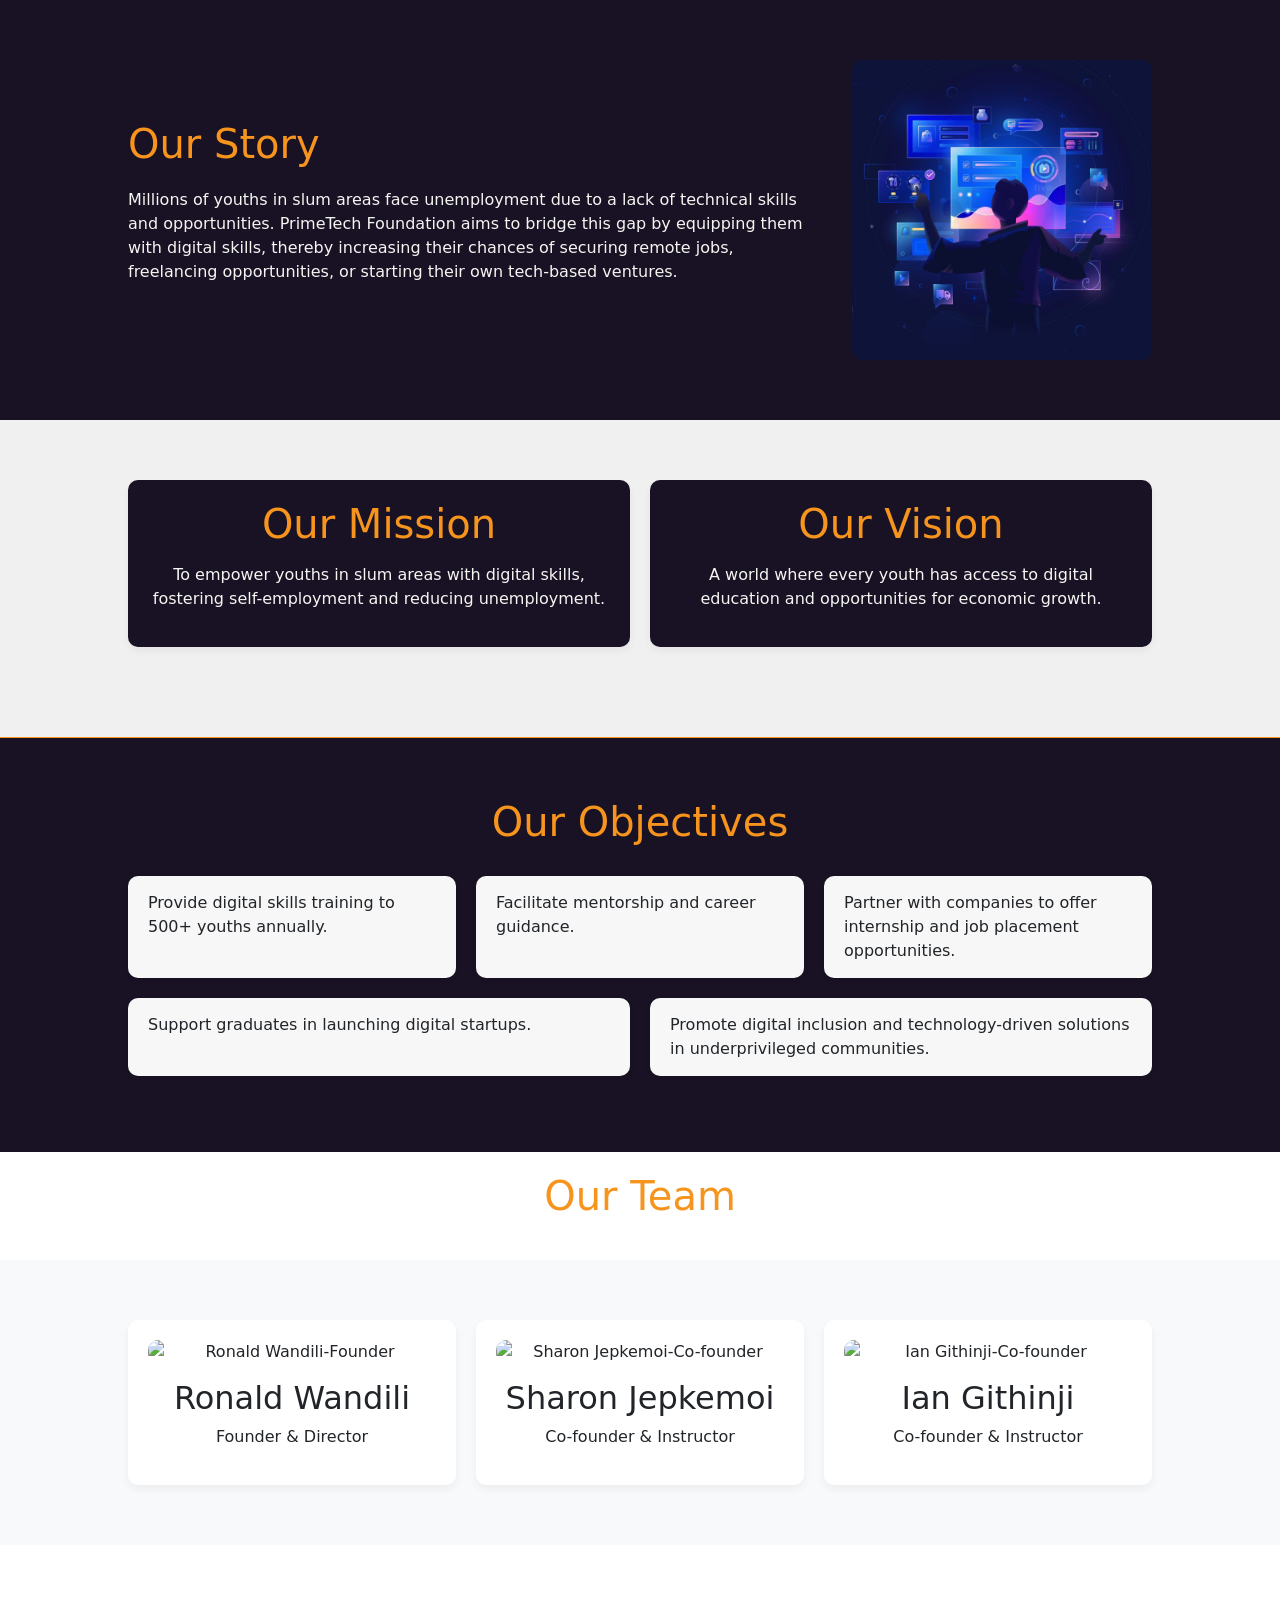
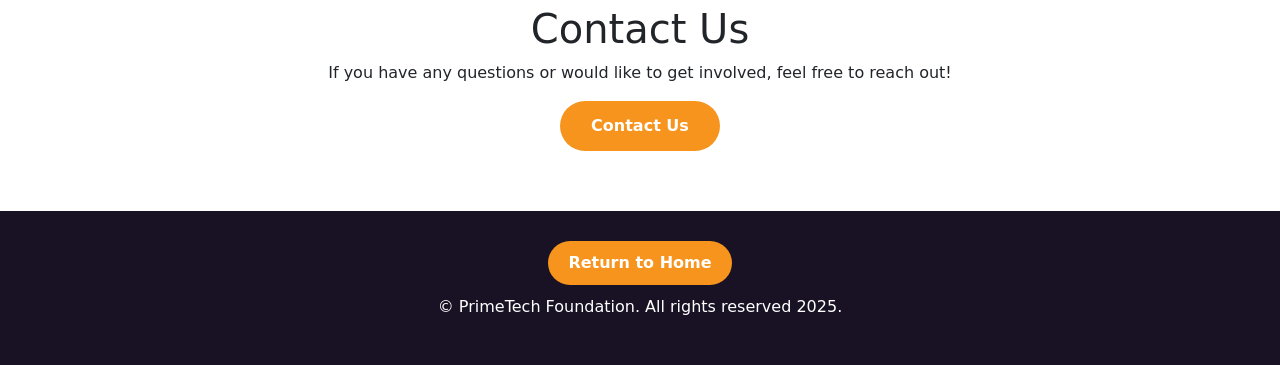
==== about.html @ 0c361900 "initial commit" ====
<!DOCTYPE html>
<html lang="en">
    <head>
        <meta charset="UTF-8">
        <meta name="viewport" content="width=device-width, initial-scale=1.0">
        <title>About Us</title>
        <link rel="stylesheet" href="Stylesforabout.css">
        <link rel="icon" type="image/png" href="Photos/logo New.png">
        <link href="https://cdn.jsdelivr.net/npm/bootstrap@5.3.0/dist/css/bootstrap.min.css" rel="stylesheet">
        <link href="https://cdn.jsdelivr.net/npm/aos@2.3.4/dist/aos.css" rel="stylesheet">
        
    </head>
    <body>
        <div class="our-story-container" data-aos="fade-right">
            <div class="story-text">
                <h1>Our Story</h1>
                <p>Millions of youths in slum areas face unemployment due to a lack of technical skills and opportunities. PrimeTech Foundation aims to bridge this gap by equipping them with digital skills, thereby increasing their chances of securing remote jobs, freelancing opportunities, or starting their own tech-based ventures.</p>
            </div>
            <img src="Photos/our story.jpeg" alt="Our Journey" class="story-image">
        </div>
    
        <div class="mission-vision-container">
            <div class="mission" data-aos="fade-up">
                <h1>Our Mission</h1>
                <p>To empower youths in slum areas with digital skills, fostering self-employment and reducing unemployment.</p>
            </div>
            <div class="vision" data-aos="fade-up" data-aos-delay="200">
                <h1>Our Vision</h1>
                <p>A world where every youth has access to digital education and opportunities for economic growth.</p>
            </div>
        </div>
    
        <div class="objectives-container" data-aos="fade-up">
            <h1>Our Objectives</h1>
            <ol>
                <li data-aos="zoom-in">Provide digital skills training to 500+ youths annually.</li>
                <li data-aos="zoom-in" data-aos-delay="100">Facilitate mentorship and career guidance.</li>
                <li data-aos="zoom-in" data-aos-delay="200">Partner with companies to offer internship and job placement opportunities.</li>
                <li data-aos="zoom-in" data-aos-delay="300">Support graduates in launching digital startups.</li>
                <li data-aos="zoom-in" data-aos-delay="400">Promote digital inclusion and technology-driven solutions in underprivileged communities.</li>
            </ol>
        </div>
        <div class="Heading" data-aos="fade-up">
            <h1>Our Team</h1>
           
        </div>
        <div class="team-container" data-aos="fade-up">
            
            <div class="team-member" data-aos="fade-up" data-aos-delay="100">
                <img src="Photos/team-member1.jpg" alt="Ronald Wandili-Founder">
                <h2>Ronald Wandili</h2>
                <p>Founder & Director</p>
            </div>
            <div class="team-member" data-aos="fade-up" data-aos-delay="200">
                <img src="Photos/team-member2.jpg" alt="Sharon Jepkemoi-Co-founder">
                <h2>Sharon Jepkemoi</h2>
                <p>Co-founder & Instructor</p>
            </div>
            <div class="team-member" data-aos="fade-up" data-aos-delay="300">
                <img src="Photos/team-member3.jpg" alt="Ian Githinji-Co-founder">
                <h2>Ian Githinji</h2>
                <p>Co-founder & Instructor</p>   
            </div>
        </div>
        <div class="contact-container" data-aos="fade-up">
            <h1>Contact Us</h1>
            <p>If you have any questions or would like to get involved, feel free to reach out!</p>
            <a href="contact.html" class="btn btn-orange">Contact Us</a>
        </div>    
    
        <script src="https://code.jquery.com/jquery-3.6.0.min.js"></script>
        <script src="https://cdn.jsdelivr.net/npm/aos@2.3.4/dist/aos.js"></script>
        <script>
            AOS.init({
                duration: 1000,
                once: true
            });
        </script>
    </body>
    <footer class="footer">   
        <a href="Index.html" class="btn-login">Return to Home</a>

            <p>&copy; PrimeTech Foundation. All rights reserved 2025.</p>
    </footer>        
            
       
</html>
---- Stylesforabout.css ----
/* Stylesforabout.css */
body {
    font-family: open sans sans-serif;
    margin: 0;
    padding: 0;
    background-color: #f8f9fa;
    color: #191224;
}

.our-story-container {
    display: flex;
    flex-wrap: wrap;
    justify-content: space-between;
    align-items: center;
    padding: 60px 10%;
    background-color: #191224;
    color: #f5f5f2;
}

.story-text {
    flex: 1;
    padding-right: 40px;
}

.story-text h1 {
    color: #F7941D;
    margin-bottom: 20px;
}

.story-image {
    flex: 1;
    max-width: 300px;
    width: 100%;
    border-radius: 10px;
}

.mission-vision-container {
    display: flex;
    flex-wrap: wrap;
    justify-content: space-around;
    background-color: #f0f0f0;
    padding: 60px 10%;
    gap: 20px;
}

.mission, .vision {
    flex: 1 1 45%; /* Adjust the width as needed */
    margin-bottom: 30px;
    background: #191224;
    padding: 20px;
    border-radius: 10px;
    box-shadow: 0 4px 8px rgba(0,0,0,0.05);
    text-align: center;
    
}   

.mission h1, .vision h1 {
    color: #F7941D;
    margin-bottom: 15px;
}

.mission, .vision{
    color: #f5f5f2;
}
/* Objectives Section */
.objectives-container {
    background-color: #191224;
    padding: 60px 10%;
    border-top: 1px solid #F7941D;
}

.objectives-container h1 {
    text-align: center;
    margin-bottom: 30px;
    color: #F7941D;
}

.objectives-container ol {
    display: flex;
    flex-wrap: wrap;
    gap: 20px;
    list-style: none;
    padding: 0;
    justify-content: center;
}

.objectives-container li {
    background-color: #f7f7f7;
    padding: 15px 20px;
    border-radius: 10px;
    flex: 1 1 300px;
    box-shadow: 0 2px 5px rgba(0,0,0,0.1);
}

  /* Team Section */
.team-container {
    background-color: #f8f9fa;
    padding: 60px 10%;
    text-align: center;
    display: flex; /* Enables flexbox */
    flex-wrap: wrap; /* Allows wrapping to the next row if needed */
    justify-content: space-between; /* Distributes items evenly with space between */
    gap: 20px; /* Adds spacing between team members */
}

.team-member {
    flex: 1 1 calc(33.33% - 20px); /* Ensures each team member takes up 1/3 of the row, minus the gap */
    background: #fff;
    padding: 20px;
    border-radius: 10px;
    box-shadow: 0 4px 8px rgba(0, 0, 0, 0.05);
    display: flex;
    flex-direction: column; /* Stacks content vertically inside each team member */
    align-items: center; /* Centers content horizontally */
    text-align: center; /* Centers text */
}

.team-member img {
    width: 100%;
    border-radius: 10px;
    margin-bottom: 15px;
}
.Heading h1{
    font-size: 2.5rem;
    color: #F7941D;
    margin-bottom: 20px;
    text-align: center;
    padding: 20px;
}
/* Contact Section */

.contact-container {
    padding: 60px 10%;
    text-align: center;
    background-color: #fff;
}

.contact-container .btn-orange {
    background-color: #F7941D;
    color: #fff;
    padding: 12px 30px;
    border-radius: 30px;
    text-decoration: none;
    font-weight: bold;
    transition: background-color 0.3s ease;
}

.contact-container .btn-orange:hover {
    background-color: #e4820f;
}

.team-container h1 {
    color: #F7941D;
    margin-bottom: 30px;
    text-align: center;
}
/* Footer Section */

.footer {
    background-color: #191224;
    color: #fff;
    text-align: center;
    padding: 30px 10%;
}

.footer .btn-login {
    background-color: #F7941D;
    color: white;
    padding: 10px 20px;
    border-radius: 25px;
    text-decoration: none;
    font-weight: bold;
    display: inline-block;
    margin-bottom: 10px;
}

@media (max-width: 768px) {
    .our-story-container, .mission-vision-container {
        flex-direction: column;
    }

    .story-text, .story-image, .mission, .vision {
        padding: 0;
    }

    .story-image {
        margin-top: 20px;
    }
}
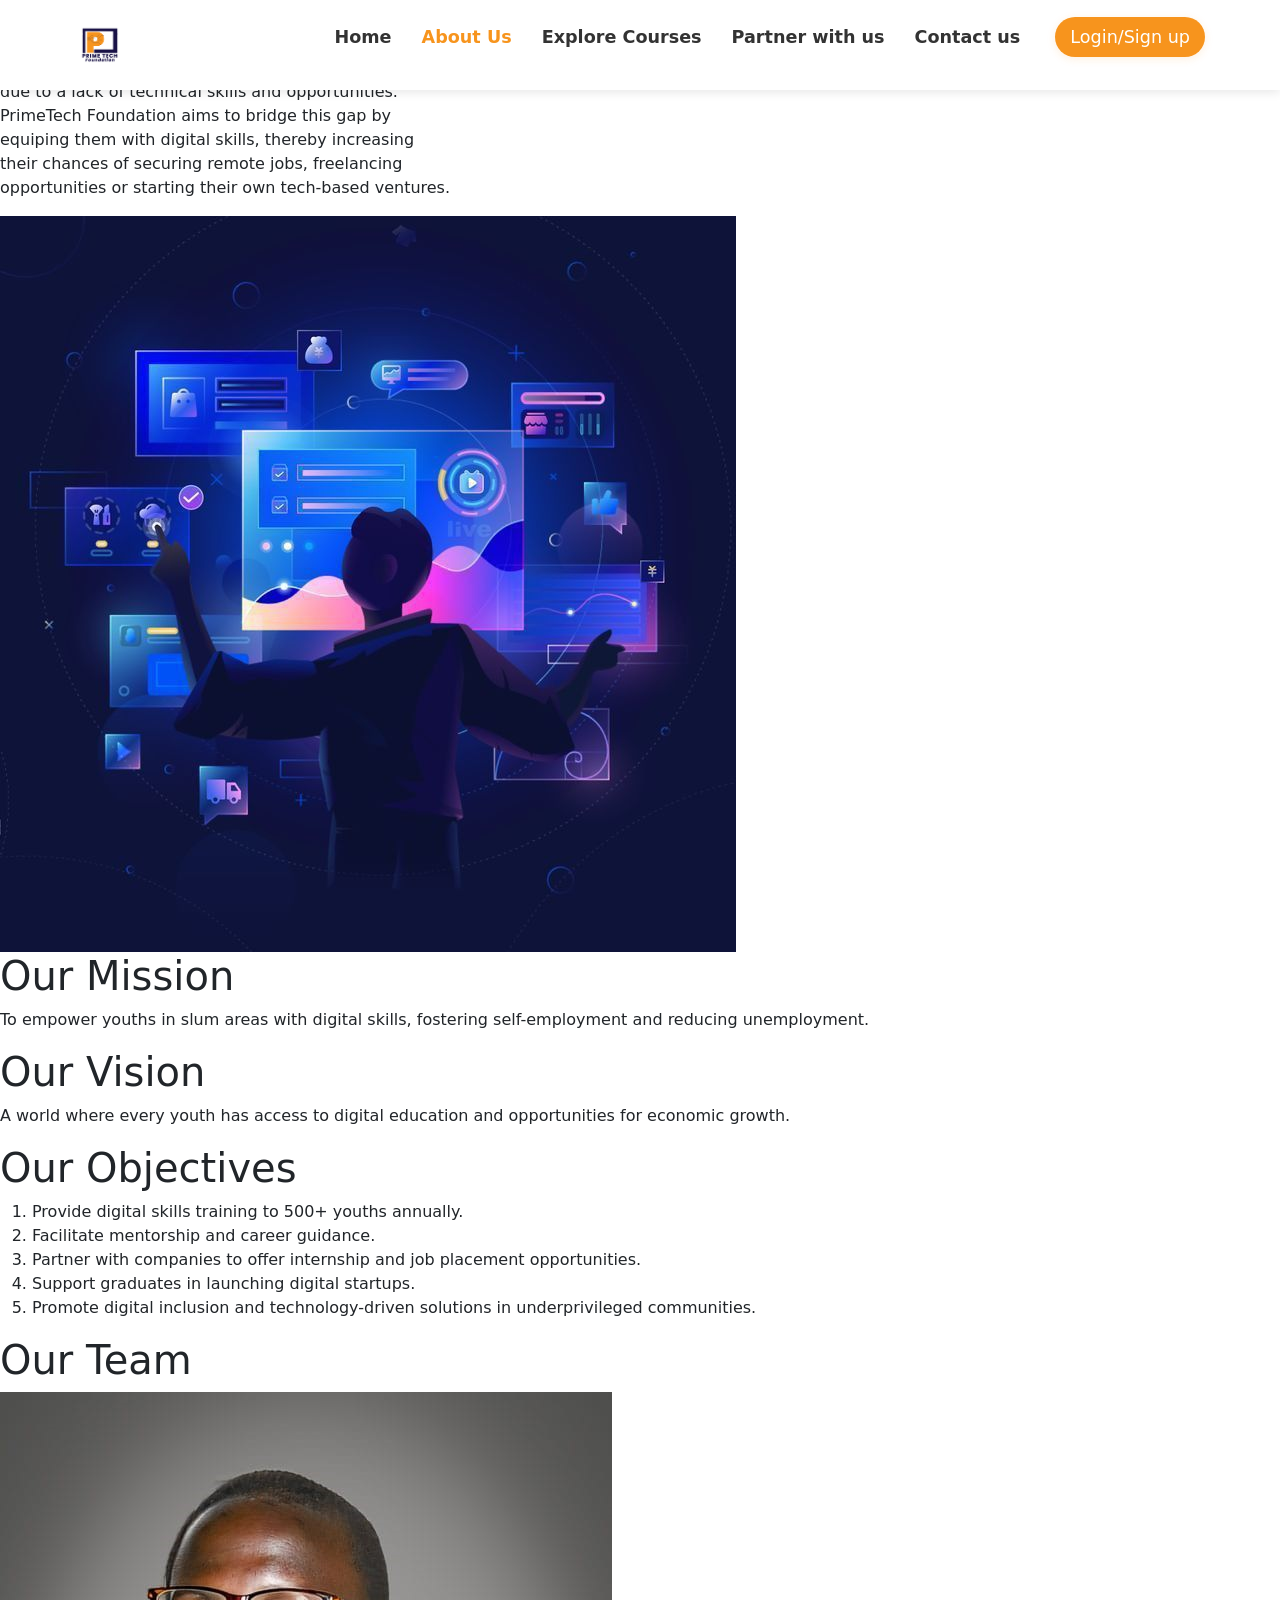
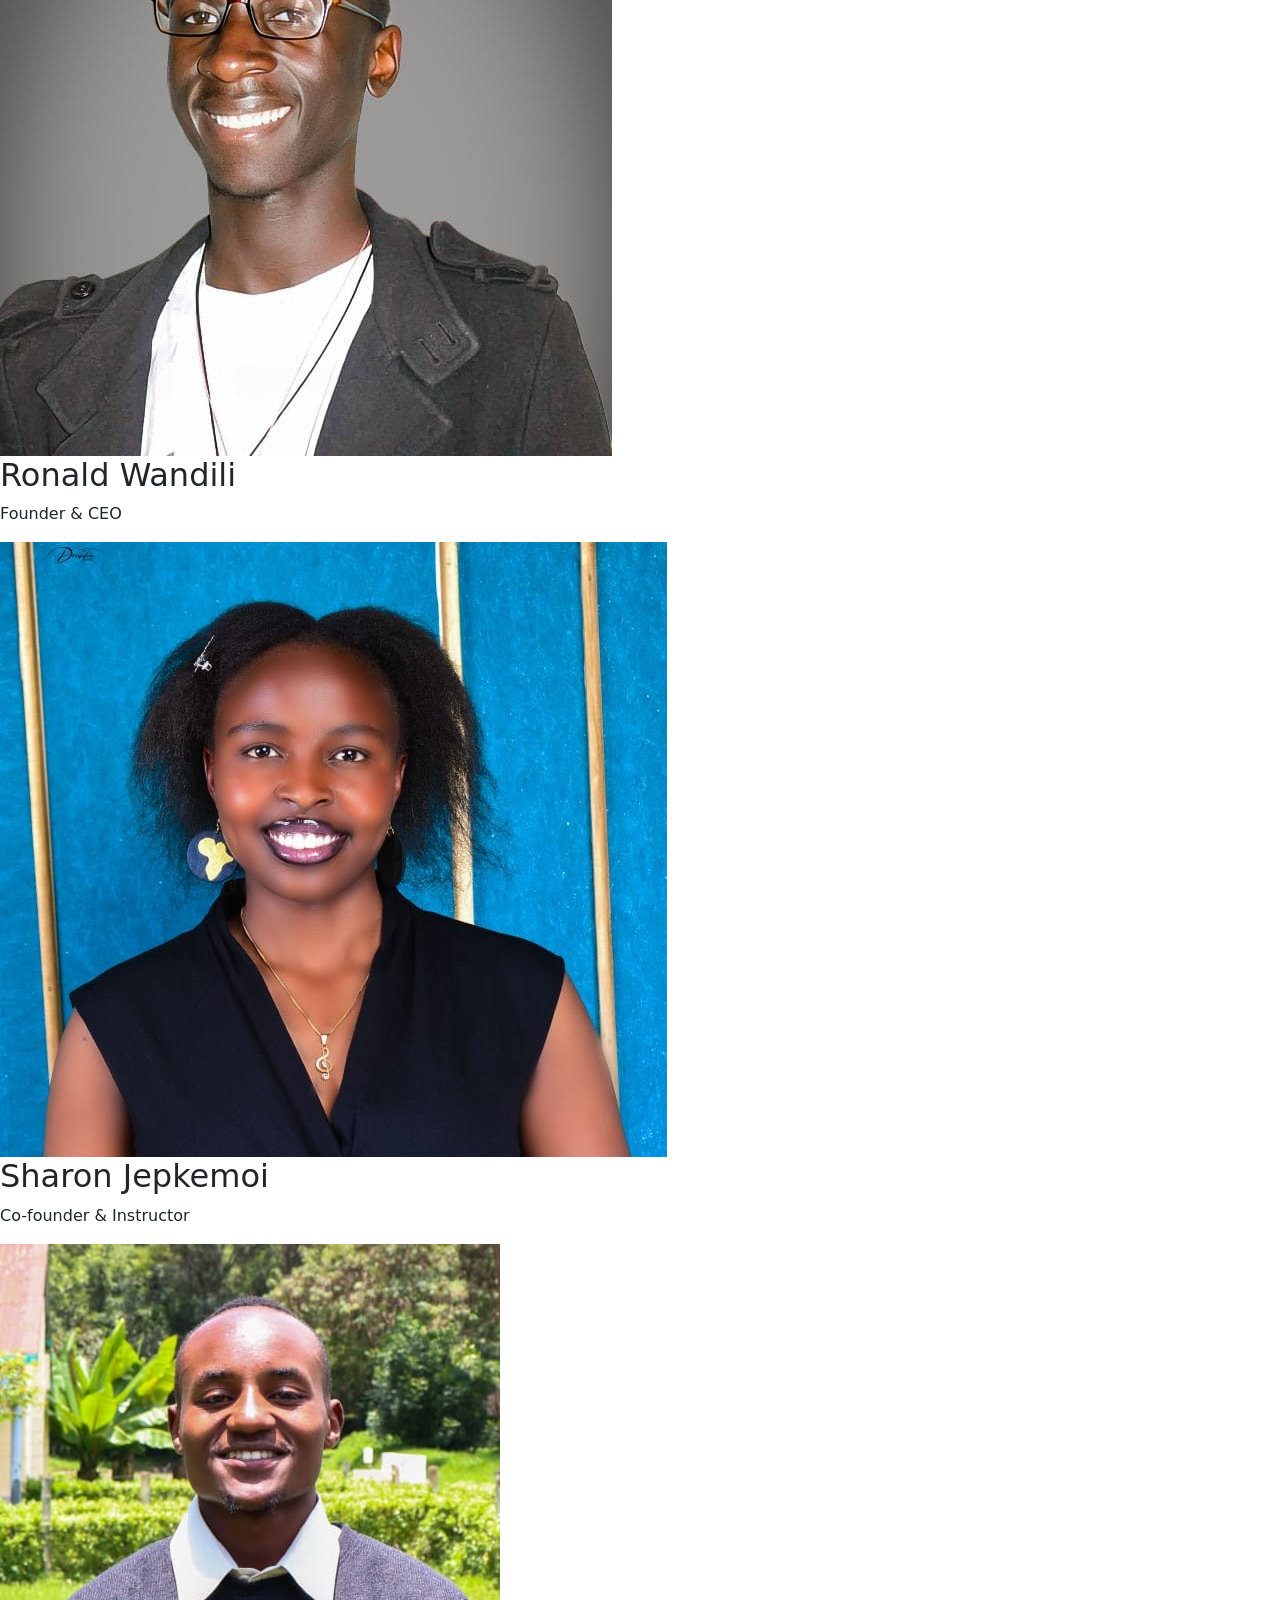
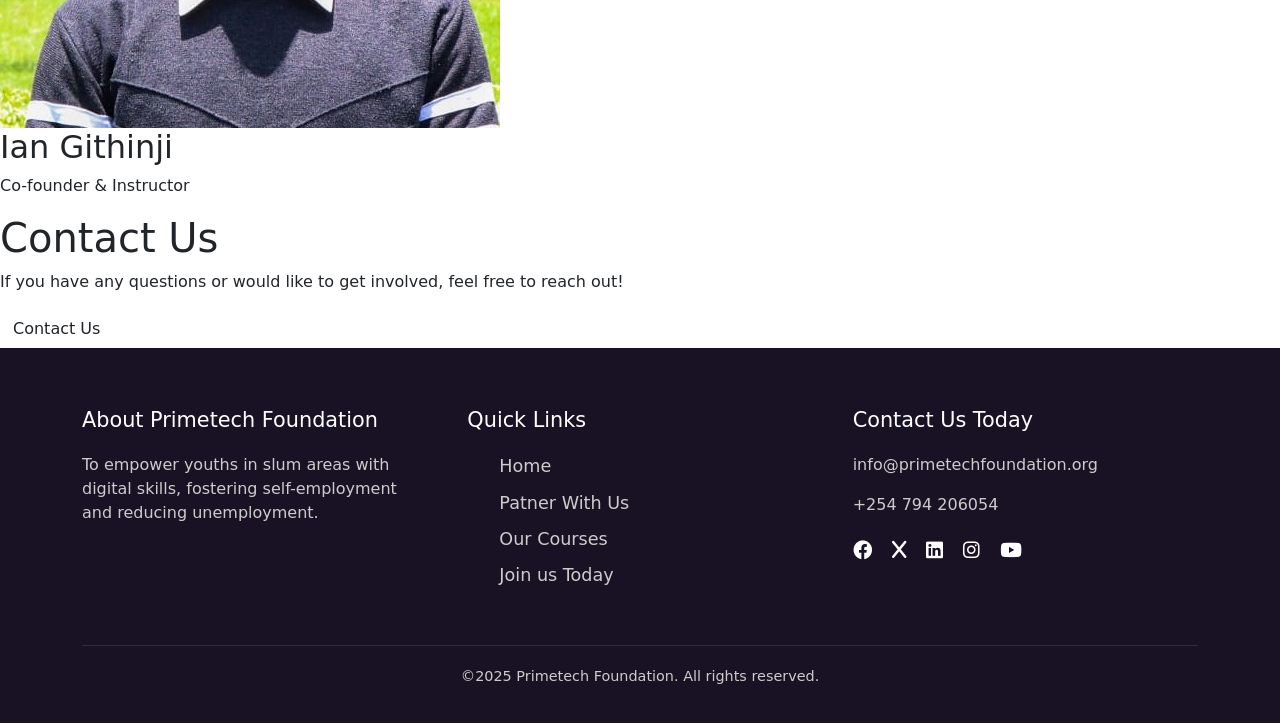
==== commit 83c6c332: "Initial Commit" ====
--- a/about.html
+++ b/about.html
@@ -1,87 +1,176 @@
 <!DOCTYPE html>
 <html lang="en">
-    <head>
-        <meta charset="UTF-8">
-        <meta name="viewport" content="width=device-width, initial-scale=1.0">
-        <title>About Us</title>
-        <link rel="stylesheet" href="Stylesforabout.css">
-        <link rel="icon" type="image/png" href="Photos/logo New.png">
-        <link href="https://cdn.jsdelivr.net/npm/bootstrap@5.3.0/dist/css/bootstrap.min.css" rel="stylesheet">
-        <link href="https://cdn.jsdelivr.net/npm/aos@2.3.4/dist/aos.css" rel="stylesheet">
-        
-    </head>
-    <body>
-        <div class="our-story-container" data-aos="fade-right">
-            <div class="story-text">
-                <h1>Our Story</h1>
-                <p>Millions of youths in slum areas face unemployment due to a lack of technical skills and opportunities. PrimeTech Foundation aims to bridge this gap by equipping them with digital skills, thereby increasing their chances of securing remote jobs, freelancing opportunities, or starting their own tech-based ventures.</p>
+  <head>
+    <meta charset="UTF-8" />
+    <meta name="viewport" content="width=device-width, initial-scale=1.0" />
+    <title>About PrimeTech Foundation</title>
+    <link rel="stylesheet" href="styles/patnership.css">
+    <link rel="stylesheet" href="Styles/about.css">
+    <link rel="icon" type="image/png" href="Photos/logo New.png" />
+    <link
+      href="https://cdn.jsdelivr.net/npm/bootstrap@5.3.0/dist/css/bootstrap.min.css"
+      rel="stylesheet"
+    />
+    <link
+      href="https://cdn.jsdelivr.net/npm/aos@2.3.4/dist/aos.css"
+      rel="stylesheet"
+    />
+    <link rel="stylesheet" href="https://cdnjs.cloudflare.com/ajax/libs/font-awesome/6.0.0-beta3/css/all.min.css">
+  </head>
+  <body>
+    <header>
+      <div class="container">
+        <div class="logo">
+          <a href="#"><img src="Photos/logo New.png" alt="Primetech Foundation Logo" /></a>
+        </div>
+        <nav>
+          <ul>
+            <li><a href="Index.html">Home</a></li>
+            <li><a href="about.html" class="active">About Us</a></li>
+            <li><a href="courses.html">Explore Courses</a></li>
+            <li><a href="patnership.html"> Partner with us</a></li>
+            <li><a href="contact.html">Contact us</a></li>
+            <li class="nav-item2">
+              <a class="btn-login" href="login.html">Login/Sign up</a>
+            </li>
+          </ul>
+          <div class="mobile-menu-btn">
+            <i class="fas fa-bars"></i>
+          </div>
+        </nav>
+      </div>
+    </header>
+
+    <!-- Our story section -->
+    <div class="our-story-container" data-aos="fade-right">
+      <div class="story-text">
+        <h1>Our Story</h1>
+        <p>
+          Millions of youths in slum areas face unemployment <br />due to a lack
+          of technical skills and opportunities. <br /> PrimeTech Foundation aims
+          to bridge this gap by <br /> equiping them with digital skills, thereby
+          increasing <br /> their chances of securing remote jobs, freelancing<br />
+          opportunities or starting their own tech-based ventures.
+        </p>
+      </div>
+      <img src="Photos/our story.jpeg" alt="Our Journey" class="story-image" />
+    </div>
+
+    <div class="mission-vision-container">
+      <div class="mission" data-aos="fade-up">
+        <h1>Our Mission</h1>
+        <p>
+          To empower youths in slum areas with digital skills, fostering
+          self-employment and reducing unemployment.
+        </p>
+      </div>
+      <div class="vision" data-aos="fade-up" data-aos-delay="200">
+        <h1>Our Vision</h1>
+        <p>
+          A world where every youth has access to digital education and
+          opportunities for economic growth.
+        </p>
+      </div>
+    </div>
+
+    <div class="objectives-container" data-aos="fade-up">
+      <h1>Our Objectives</h1>
+      <ol>
+        <li data-aos="zoom-in">Provide digital skills training to 500+ youths annually.</li>
+        <li data-aos="zoom-in" data-aos-delay="100">Facilitate mentorship and career guidance.</li>
+        <li data-aos="zoom-in" data-aos-delay="200">Partner with companies to offer internship and job placement opportunities.</li>
+        <li data-aos="zoom-in" data-aos-delay="300">Support graduates in launching digital startups.</li>
+        <li data-aos="zoom-in" data-aos-delay="400">Promote digital inclusion and technology-driven solutions in underprivileged communities.</li>
+      </ol>
+    </div>
+
+    <div class="Heading" data-aos="fade-up">
+      <h1>Our Team</h1>
+    </div>
+
+    <div class="team-container" data-aos="fade-up">
+      <div class="team-member" data-aos="fade-up" data-aos-delay="100">
+        <img src="Photos/Ronald2.jpg" alt="Ronald Wandili-Founder" />
+        <h2>Ronald Wandili</h2>
+        <p>Founder & CEO</p>
+      </div>
+      <div class="team-member" data-aos="fade-up" data-aos-delay="200">
+        <img src="Photos/sharon.jpg" alt="Sharon Jepkemoi-Co-founder" />
+        <h2>Sharon Jepkemoi</h2>
+        <p>Co-founder & Instructor</p>
+      </div>
+      <div class="team-member" data-aos="fade-up" data-aos-delay="300">
+        <img src="Photos/ian2.jpg" alt="Ian Githinji-Co-founder" />
+        <h2>Ian Githinji</h2>
+        <p>Co-founder & Instructor</p>
+      </div>
+    </div>
+
+    <div class="contact-container" data-aos="fade-up">
+      <h1>Contact Us</h1>
+      <p>If you have any questions or would like to get involved, feel free to reach out!</p>
+      <a href="contact.html" class="btn btn-orange">Contact Us</a>
+    </div>
+
+    <footer>
+        <div class="container">
+            <div class="footer-content">
+                <div class="footer-section">
+                    <h3>About Primetech Foundation</h3>
+                    <p>To empower youths in slum areas with digital skills, fostering self-employment and reducing unemployment.</p>
+                </div>
+                <div class="footer-section">
+                    <h3>Quick Links</h3>
+                    <ul>
+                        <li><a href="Index.html">Home</a></li>
+                        <li><a href="patnership.html">Patner With Us</a></li>
+                        <li><a href="courses.html">Our Courses</a></li>
+                        <li><a href="login.html">Join us Today</a></li>
+                    </ul>
+                </div>
+                <div class="footer-section">
+                    <h3>Contact Us Today</h3>
+                    <p>info@primetechfoundation.org</p>
+                    <p>+254 794 206054</p>
+                    <div class="social-icons">
+                        <a href="#"><i class="fab fa-facebook"></i></a>
+                        <a href="#"><i class="fab fa-x"></i></a>
+                        <a href="#"><i class="fab fa-linkedin"></i></a>
+                        <a href="#"><i class="fab fa-instagram"></i></a>
+                        <a href="#"><i class="fab fa-youtube"></i></a>
+                    </div>
+                </div>
             </div>
-            <img src="Photos/our story.jpeg" alt="Our Journey" class="story-image">
-        </div>
-    
-        <div class="mission-vision-container">
-            <div class="mission" data-aos="fade-up">
-                <h1>Our Mission</h1>
-                <p>To empower youths in slum areas with digital skills, fostering self-employment and reducing unemployment.</p>
-            </div>
-            <div class="vision" data-aos="fade-up" data-aos-delay="200">
-                <h1>Our Vision</h1>
-                <p>A world where every youth has access to digital education and opportunities for economic growth.</p>
+            <div class="footer-bottom">
+                <p>©2025 Primetech Foundation. All rights reserved.</p>
             </div>
         </div>
-    
-        <div class="objectives-container" data-aos="fade-up">
-            <h1>Our Objectives</h1>
-            <ol>
-                <li data-aos="zoom-in">Provide digital skills training to 500+ youths annually.</li>
-                <li data-aos="zoom-in" data-aos-delay="100">Facilitate mentorship and career guidance.</li>
-                <li data-aos="zoom-in" data-aos-delay="200">Partner with companies to offer internship and job placement opportunities.</li>
-                <li data-aos="zoom-in" data-aos-delay="300">Support graduates in launching digital startups.</li>
-                <li data-aos="zoom-in" data-aos-delay="400">Promote digital inclusion and technology-driven solutions in underprivileged communities.</li>
-            </ol>
-        </div>
-        <div class="Heading" data-aos="fade-up">
-            <h1>Our Team</h1>
-           
-        </div>
-        <div class="team-container" data-aos="fade-up">
-            
-            <div class="team-member" data-aos="fade-up" data-aos-delay="100">
-                <img src="Photos/team-member1.jpg" alt="Ronald Wandili-Founder">
-                <h2>Ronald Wandili</h2>
-                <p>Founder & Director</p>
-            </div>
-            <div class="team-member" data-aos="fade-up" data-aos-delay="200">
-                <img src="Photos/team-member2.jpg" alt="Sharon Jepkemoi-Co-founder">
-                <h2>Sharon Jepkemoi</h2>
-                <p>Co-founder & Instructor</p>
-            </div>
-            <div class="team-member" data-aos="fade-up" data-aos-delay="300">
-                <img src="Photos/team-member3.jpg" alt="Ian Githinji-Co-founder">
-                <h2>Ian Githinji</h2>
-                <p>Co-founder & Instructor</p>   
-            </div>
-        </div>
-        <div class="contact-container" data-aos="fade-up">
-            <h1>Contact Us</h1>
-            <p>If you have any questions or would like to get involved, feel free to reach out!</p>
-            <a href="contact.html" class="btn btn-orange">Contact Us</a>
-        </div>    
-    
-        <script src="https://code.jquery.com/jquery-3.6.0.min.js"></script>
-        <script src="https://cdn.jsdelivr.net/npm/aos@2.3.4/dist/aos.js"></script>
-        <script>
-            AOS.init({
-                duration: 1000,
-                once: true
-            });
-        </script>
-    </body>
-    <footer class="footer">   
-        <a href="Index.html" class="btn-login">Return to Home</a>
+    </footer>
+ 
+    <!--Back to top button-->
+    <button id="backToTop" title="Go to top">&#8679;</button>
 
-            <p>&copy; PrimeTech Foundation. All rights reserved 2025.</p>
-    </footer>        
-            
-       
+    <!--scripts-->
+    <script src="scripts/patnership.js"></script>
+    <script>
+      window.onscroll = function () {
+        document.getElementById("backToTop").style.display =
+          document.body.scrollTop > 200 || document.documentElement.scrollTop > 200
+            ? "block"
+            : "none";
+      };
+      document.getElementById("backToTop").onclick = function () {
+        window.scrollTo({ top: 0, behavior: "smooth" });
+      };
+    </script>
+
+    <script src="https://code.jquery.com/jquery-3.6.0.min.js"></script>
+    <script src="https://cdn.jsdelivr.net/npm/aos@2.3.4/dist/aos.js"></script>
+    <script>
+      AOS.init({
+        duration: 1000,
+        once: true,
+      });
+    </script>
+  </body>
 </html>
--- a/styles/patnership.css
+++ b/styles/patnership.css
@@ -0,0 +1,623 @@
+/* patnership Styles */
+:root {
+    --primary-color: #191224;
+    --secondary-color: #f7941D;
+    --light-color: #F5F5F2;
+    --dark-color: #333;
+    --gray-color: #777;
+    --light-gray: #eee;
+}
+
+* {
+    margin: 0;
+    padding: 0;
+    box-sizing: border-box;
+}
+
+body {
+    font-family: 'Segoe UI', Tahoma, Geneva, Verdana, sans-serif;
+    line-height: 1.6;
+    color: #191224;
+    background-color: var(--light-color);
+}
+
+.container {
+    width: 90%;
+    max-width: 1200px;
+    margin: 0 auto;
+    padding: 0 15px;
+}
+
+h1, h2, h3, h4 {
+    margin-bottom: 1rem;
+    color: var(--primary-color);
+}
+
+p {
+    margin-bottom: 1rem;
+}
+
+a {
+    text-decoration: none;
+    color: var(--secondary-color);
+    font-size: 1.1rem;
+    transition: color 0.3s ease;
+}
+
+.btn {
+    display: inline-block;
+    background-color: var(--secondary-color);
+    color: white;
+    padding: 12px 25px;
+    border-radius: 5px;
+    font-weight: 600;
+    transition: all 0.3s ease;
+    border: none;
+    cursor: pointer;
+}
+
+.btn:hover {
+    background-color: #191224;
+    transform: translateY(-2px);
+}
+
+/* Header Styles */
+header {
+    background-color: white;
+    box-shadow: 0 2px 10px rgba(0, 0, 0, 0.1);
+    position: fixed;
+    width: 100%;
+    top: 0;
+    z-index: 1000;
+}
+
+header .container {
+    display: flex;
+    justify-content: space-between;
+    align-items: center;
+    padding: 15px 0;
+}
+
+.logo img {
+    height: 60px;
+    width: auto;
+    border-radius: 40px;
+}
+
+nav ul {
+    display: flex;
+    list-style: none;
+}
+
+nav ul li {
+    margin-left: 30px;
+    height: 40px; 
+    line-height: 40px;
+}
+
+nav ul li a {
+    color: var(--dark-color);
+    font-weight: 600;
+    transition: color 0.3s ease;
+    text-decoration: none; 
+}
+
+nav ul li a:hover, nav ul li a.active {
+    color: var(--secondary-color);
+}
+
+
+nav ul li .btn-login {
+    background-color: #F7941D;
+    color: #fff !important;
+    border-radius: 50px;
+    padding: 0 15px;
+    font-size: 1.1rem;
+    font-weight: 500;
+    text-align: center;
+    text-decoration: none;
+    transition: background-color 0.3s ease, transform 0.3s ease, box-shadow 0.3s;
+    display: inline-block;
+    margin: 0 5px;
+    height: 40px;         
+    line-height: 40px;    
+    box-shadow: 0 2px 8px rgba(247, 148, 29, 0.15);
+    animation: pulse 1.5s infinite;
+}
+
+nav ul li .btn-login:hover {
+    background-color: #d87b00;
+    transform: scale(1.07);
+    box-shadow: 0 4px 16px rgba(247, 148, 29, 0.25);
+}
+
+@keyframes pulse {
+    0% {
+        box-shadow: 0 0 0 0 rgba(247, 148, 29, 0.5);
+    }
+    70% {
+        box-shadow: 0 0 0 10px rgba(247, 148, 29, 0);
+    }
+    100% {
+        box-shadow: 0 0 0 0 rgba(247, 148, 29, 0);
+    }
+}
+
+.mobile-menu-btn {
+    display: none;
+    font-size: 1.5rem;
+    cursor: pointer;
+}
+
+/* Hero Section */
+.hero {
+    background: linear-gradient(#191224, #f7941D), url('hero-bg.jpg') no-repeat center center/cover;
+    color: white;
+    text-align: center;
+    padding: 250px 0px;
+    margin-top: 80px;
+}
+
+.hero h1 {
+    font-size: 4.5rem;
+    color: white;
+    margin-bottom: 1rem;
+}
+
+.hero p {
+    font-size: 1.2rem;
+    margin-bottom: 2rem;
+    text-align: center;
+    padding: 20px;
+}
+
+/* Benefits Section */
+.benefits {
+    padding: 100px 0;
+    background-color: white;
+}
+
+.benefits h2 {
+    text-align: center;
+    margin-bottom: 50px;
+    font-size: 2rem;
+}
+
+.benefits-grid {
+    display: grid;
+    grid-template-columns: repeat(auto-fit, minmax(250px, 1fr));
+    gap: 30px;
+}
+
+.benefit-card {
+    background-color: var(--light-color);
+    padding: 30px;
+    border-radius: 8px;
+    text-align: center;
+    transition: transform 0.3s ease, box-shadow 0.3s ease;
+}
+
+.benefit-card:hover {
+    transform: translateY(-10px);
+    box-shadow: 0 10px 20px rgba(0, 0, 0, 0.1);
+}
+
+.benefit-card i {
+    font-size: 2.5rem;
+    color: var(--secondary-color);
+    margin-bottom: 20px;
+}
+
+.benefit-card h3 {
+    margin-bottom: 15px;
+}
+
+/* Conditions Section */
+.conditions {
+    padding: 80px 0;
+    background-color: #f7941D;
+}
+
+.conditions h2 {
+    text-align: center;
+    margin-bottom: 50px;
+    font-size: 2rem;
+}
+
+.conditions-content {
+    background-color: white;
+    padding: 40px;
+    border-radius: 8px;
+    box-shadow: 0 5px 15px rgba(0, 0, 0, 0.05);
+}
+
+.conditions-content ol {
+    margin-left: 20px;
+    margin-bottom: 20px;
+}
+
+.conditions-content ol li {
+    margin-bottom: 10px;
+}
+
+/* Activities Section */
+.activities {
+    padding: 80px 0;
+    background-color: white;
+}
+
+.activities h2 {
+    text-align: center;
+    margin-bottom: 50px;
+    font-size: 2rem;
+}
+
+.activities-slider {
+    display: grid;
+    grid-template-columns: repeat(auto-fit, minmax(300px, 1fr));
+    gap: 30px;
+}
+
+.activity-card {
+    border-radius: 8px;
+    overflow: hidden;
+    box-shadow: 0 5px 15px rgba(0, 0, 0, 0.1);
+    transition: transform 0.3s ease;
+}
+
+.activity-card:hover {
+    transform: translateY(-10px);
+}
+
+.activity-card img {
+    width: 100%;
+    height: 200px;
+    object-fit: cover;
+}
+
+.activity-info {
+    padding: 20px;
+}
+
+.activity-info h3 {
+    margin-bottom: 10px;
+}
+
+.date {
+    display: block;
+    color: #f7941D;
+    font-weight: 600;
+    margin-top: 10px;
+}
+
+/* Partnership Form Section */
+.partnership-form {
+    padding: 80px 0;
+    background-color: var(--light-color);
+}
+
+.partnership-form h2 {
+    text-align: center;
+    margin-bottom: 50px;
+    font-size: 2rem;
+}
+
+form {
+    background-color: white;
+    padding: 40px;
+    border-radius: 8px;
+    box-shadow: 0 5px 15px rgba(0, 0, 0, 0.05);
+}
+
+.form-section {
+    margin-bottom: 40px;
+}
+
+.form-section h3 {
+    margin-bottom: 20px;
+    color: var(--primary-color);
+    font-size: 1.3rem;
+    padding-bottom: 10px;
+    border-bottom: 2px solid var(--light-gray);
+}
+
+.form-group {
+    margin-bottom: 20px;
+}
+
+.form-group label {
+    display: block;
+    margin-bottom: 8px;
+    font-weight: 600;
+}
+
+.form-group input, 
+.form-group select, 
+.form-group textarea {
+    width: 100%;
+    padding: 12px;
+    border: 1px solid #ddd;
+    border-radius: 5px;
+    font-family: inherit;
+    font-size: 1rem;
+}
+
+.form-group textarea {
+    resize: vertical;
+    min-height: 120px;
+}
+
+.checkbox-group {
+    display: flex;
+    flex-wrap: wrap;
+    gap: 15px;
+}
+
+.checkbox-group label {
+    display: flex;
+    align-items: center;
+    font-weight: normal;
+    cursor: pointer;
+}
+
+.checkbox-group input {
+    width: auto;
+    margin-right: 8px;
+}
+
+.terms {
+    margin: 30px 0;
+}
+
+.terms label {
+    display: flex;
+    align-items: center;
+    cursor: pointer;
+}
+
+.terms input {
+    width: auto;
+    margin-right: 8px;
+}
+
+/* Partnership Types Section */
+.partnership-types {
+    padding: 80px 0;
+    background-color: white;
+}
+
+.partnership-types h2 {
+    text-align: center;
+    margin-bottom: 50px;
+    font-size: 2rem;
+}
+
+.types-grid {
+    display: grid;
+    grid-template-columns: repeat(auto-fit, minmax(250px, 1fr));
+    gap: 30px;
+}
+
+.type-card {
+    background-color: var(--light-color);
+    padding: 30px;
+    border-radius: 8px;
+    border-top: 4px solid var(--secondary-color);
+    transition: transform 0.3s ease;
+}
+
+.type-card:hover {
+    transform: translateY(-10px);
+}
+
+.type-card h3 {
+    margin-bottom: 15px;
+    color: var(--primary-color);
+}
+
+/* Footer Styles */
+footer {
+    background-color: var(--primary-color);
+    color: white;
+    padding: 60px 0 0;
+}
+
+.footer-content {
+    display: grid;
+    grid-template-columns: repeat(auto-fit, minmax(250px, 1fr));
+    gap: 40px;
+    margin-bottom: 40px;
+}
+
+.footer-section h3 {
+    color: white;
+    margin-bottom: 20px;
+    font-size: 1.3rem;
+}
+
+.footer-section p {
+    color: #ccc;
+}
+
+.footer-section ul {
+    list-style: none;
+}
+
+.footer-section ul li {
+    margin-bottom: 10px;
+    text-decoration: none;
+}
+
+.footer-section ul li a {
+    color: #ccc;
+    transition: color 0.3s ease;
+    text-decoration: none;
+}
+
+.footer-section ul li a:hover {
+    color: var(--secondary-color);
+}
+
+.social-icons {
+    margin-top: 20px;
+}
+
+.social-icons a {
+    color: white;
+    margin-right: 15px;
+    font-size: 1.2rem;
+    transition: color 0.3s ease;
+}
+
+.social-icons a:hover {
+    color: var(--secondary-color);
+}
+
+.footer-bottom {
+    text-align: center;
+    padding: 20px 0;
+    border-top: 1px solid rgba(255, 255, 255, 0.1);
+    color: #ccc;
+    font-size: 0.9rem;
+}
+
+/* Modal Styles */
+.modal {
+    display: none;
+    position: fixed;
+    top: 0;
+    left: 0;
+    width: 100%;
+    height: 100%;
+    background-color: rgba(0, 0, 0, 0.7);
+    z-index: 2000;
+    justify-content: center;
+    align-items: center;
+}
+
+.modal-content {
+    background-color: white;
+    padding: 40px;
+    border-radius: 8px;
+    max-width: 500px;
+    width: 90%;
+    text-align: center;
+    position: relative;
+}
+
+.modal-content i {
+    font-size: 4rem;
+    color: var(--secondary-color);
+    margin-bottom: 20px;
+}
+
+.modal-content h2 {
+    margin-bottom: 15px;
+}
+
+.close-modal {
+    position: absolute;
+    top: 15px;
+    right: 15px;
+    font-size: 1.5rem;
+    cursor: pointer;
+    color: var(--gray-color);
+}
+
+.close-modal:hover {
+    color: var(--dark-color);
+}
+
+.close-modal-btn {
+    margin-top: 20px;
+}
+
+/* Responsive Styles */
+@media (max-width: 992px) {
+    .hero {
+        padding: 150px 0 80px;
+    }
+    
+    .hero h1 {
+        font-size: 2.2rem;
+    }
+}
+
+@media (max-width: 768px) {
+    header .container {
+        flex-direction: column;
+        padding: 15px 0;
+    }
+    
+    .logo {
+        margin-bottom: 15px;
+    }
+    
+    nav ul {
+        display: none;
+        flex-direction: column;
+        width: 100%;
+        text-align: center;
+    }
+    
+    nav ul.show {
+        display: flex;
+    }
+    
+    nav ul li {
+        margin: 10px 0;
+    }
+    
+    .mobile-menu-btn {
+        display: block;
+        position: absolute;
+        top: 20px;
+        right: 20px;
+    }
+    
+    .hero {
+        padding: 120px 0 60px;
+    }
+    
+    .hero h1 {
+        font-size: 2rem;
+    }
+    
+    .benefits, .conditions, .activities, .partnership-form, .partnership-types {
+        padding: 60px 0;
+    }
+    
+    form {
+        padding: 30px;
+    }
+}
+
+@media (max-width: 576px) {
+    .hero {
+        padding: 100px 0 50px;
+    }
+    
+    .hero h1 {
+        font-size: 1.8rem;
+    }
+    
+    .hero p {
+        font-size: 1rem;
+    }
+    
+    .btn {
+        padding: 10px 20px;
+    }
+    
+    .benefit-card, .type-card {
+        padding: 20px;
+    }
+    
+    .conditions-content, form {
+        padding: 20px;
+    }
+    
+    .footer-content {
+        grid-template-columns: 1fr;
+    }
+}
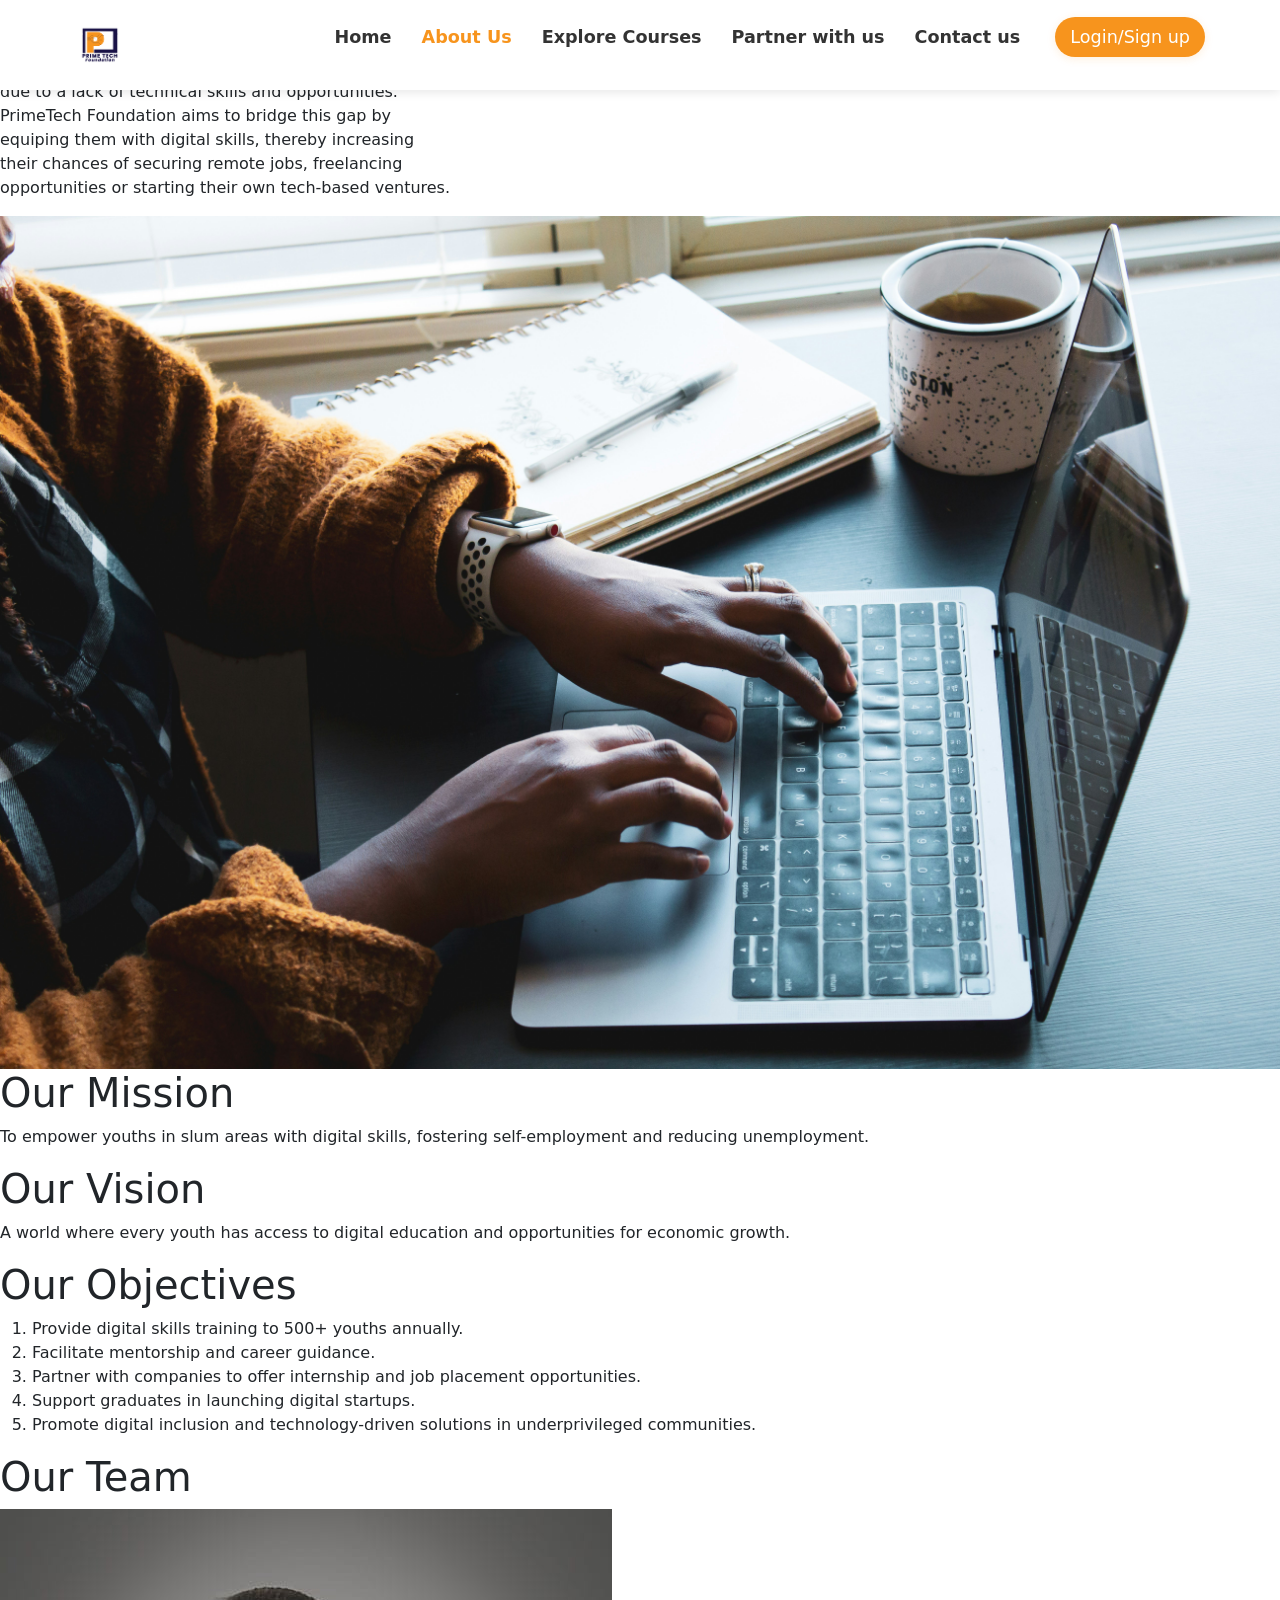
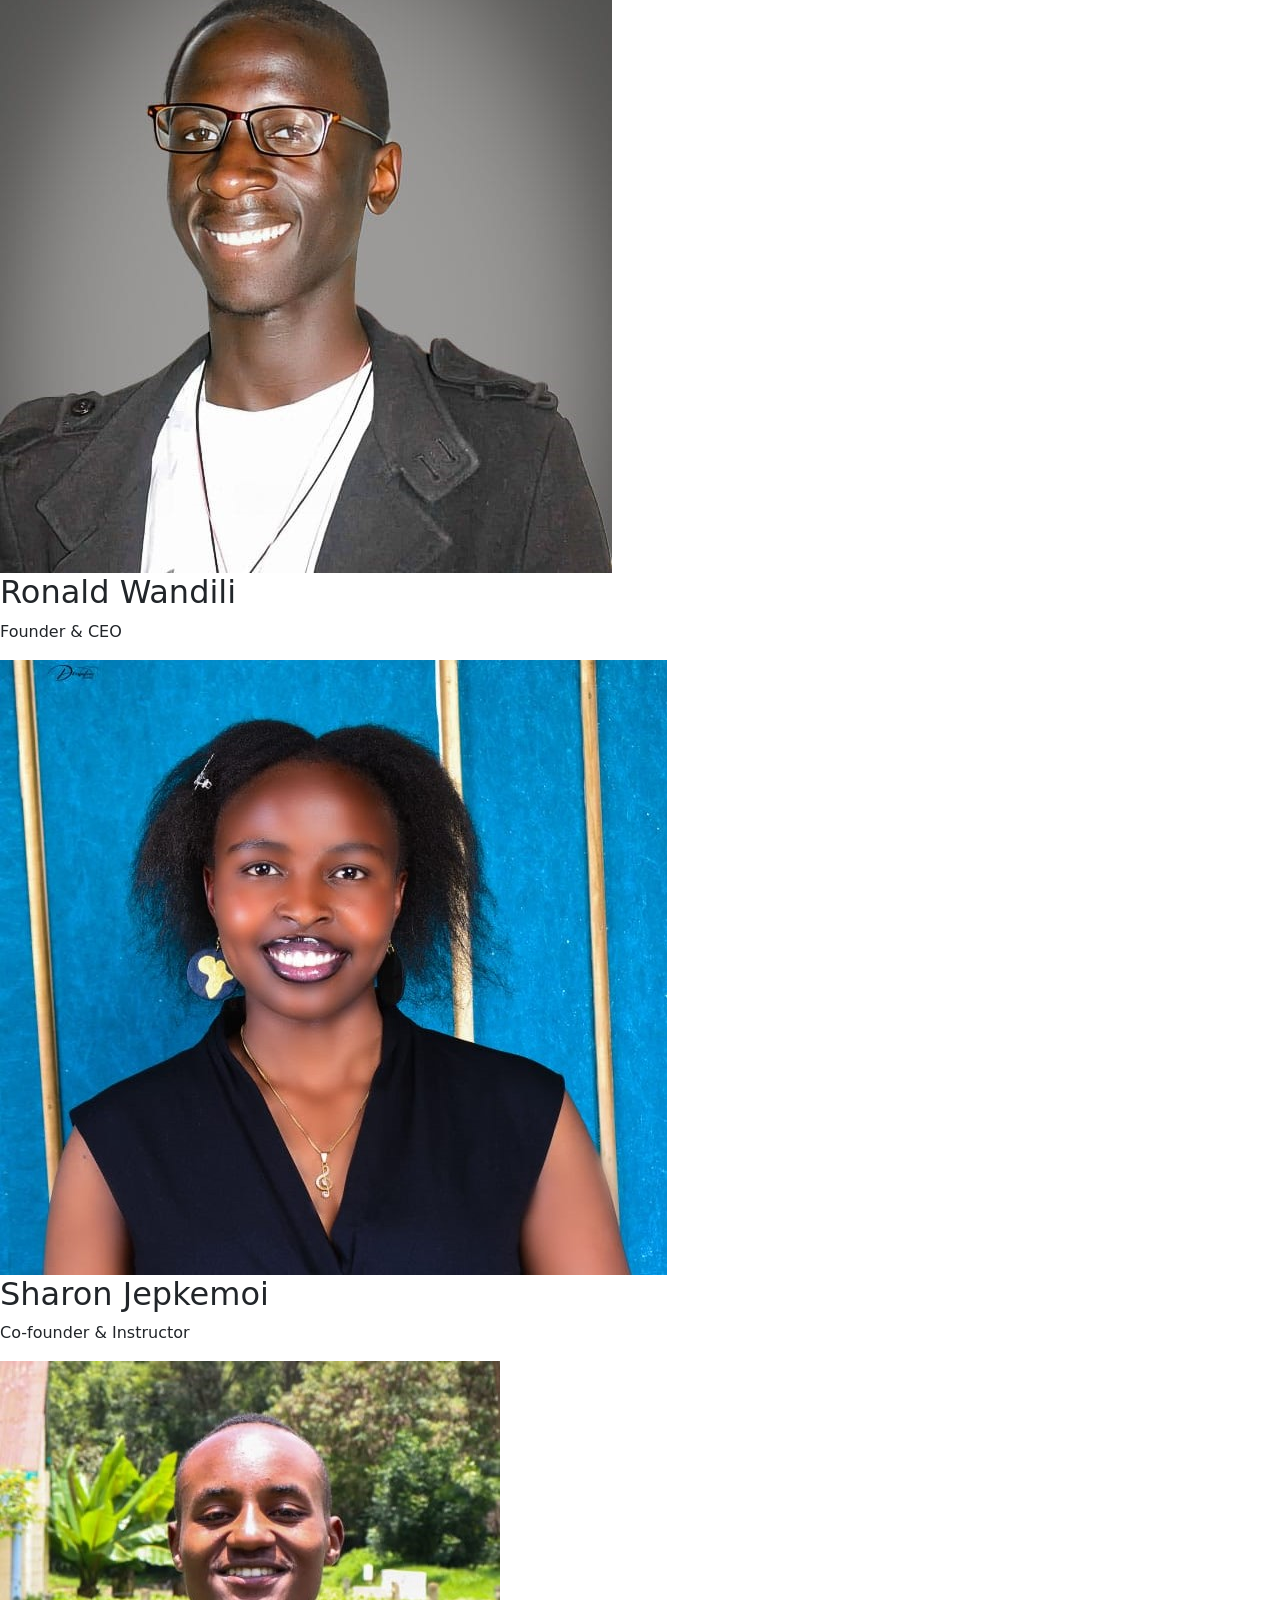
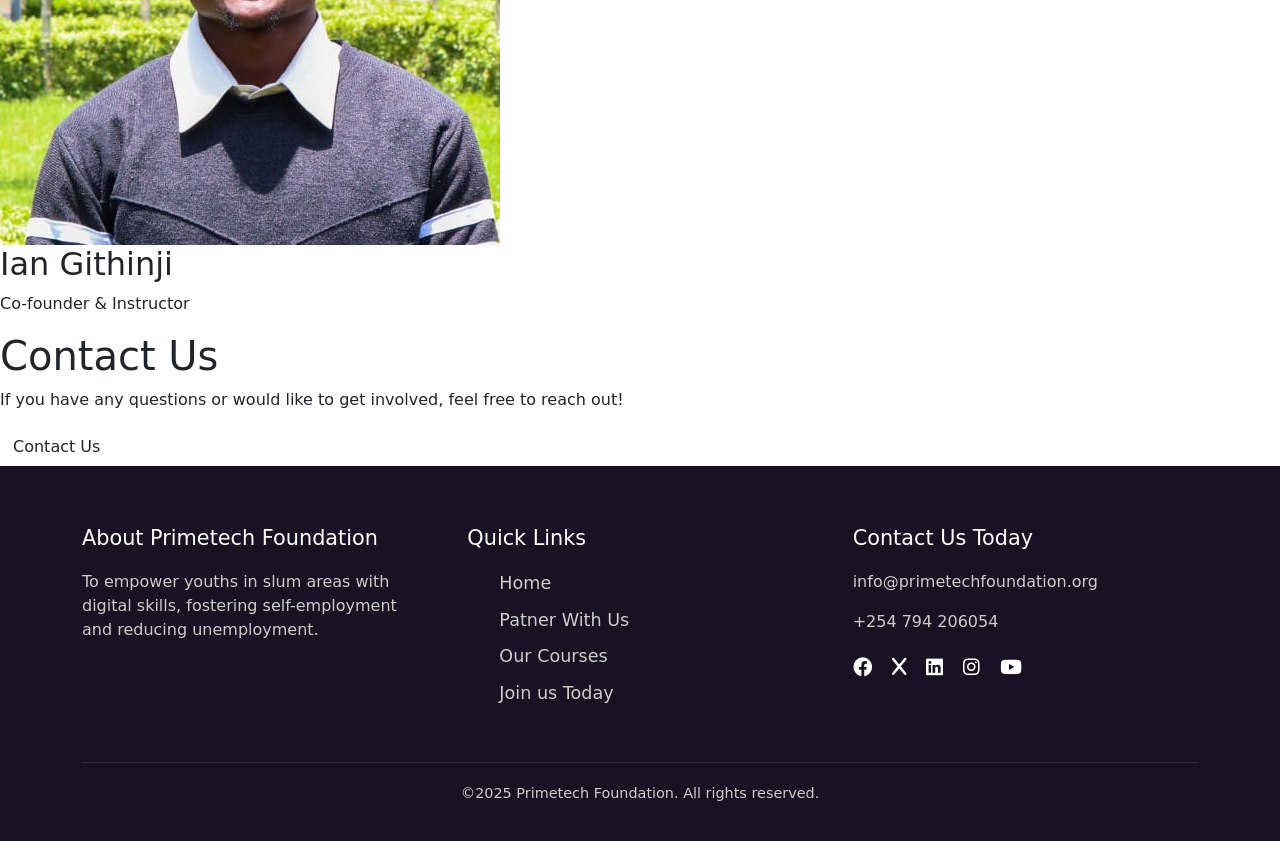
==== commit 0dfea06d: "Initial3 commit" ====
--- a/about.html
+++ b/about.html
@@ -53,7 +53,7 @@
           opportunities or starting their own tech-based ventures.
         </p>
       </div>
-      <img src="Photos/our story.jpeg" alt="Our Journey" class="story-image" />
+      <img src="Photos/about us.jpg" alt="Our Journey" class="story-image" />
     </div>
 
     <div class="mission-vision-container">
--- a/styles/patnership.css
+++ b/styles/patnership.css
@@ -122,7 +122,7 @@
     height: 40px;         
     line-height: 40px;    
     box-shadow: 0 2px 8px rgba(247, 148, 29, 0.15);
-    animation: pulse 1.5s infinite;
+    
 }
 
 nav ul li .btn-login:hover {
@@ -151,7 +151,7 @@
 
 /* Hero Section */
 .hero {
-    background: linear-gradient(#191224, #f7941D), url('hero-bg.jpg') no-repeat center center/cover;
+    background: linear-gradient(#191224, #f7941D);
     color: white;
     text-align: center;
     padding: 250px 0px;
@@ -532,7 +532,7 @@
     margin-top: 20px;
 }
 
-/* Responsive Styles */
+/*Mobile Responsive Styles */
 @media (max-width: 992px) {
     .hero {
         padding: 150px 0 80px;
@@ -557,7 +557,7 @@
         display: none;
         flex-direction: column;
         width: 100%;
-        text-align: center;
+        text-align: left;
     }
     
     nav ul.show {
@@ -619,5 +619,34 @@
     
     .footer-content {
         grid-template-columns: 1fr;
-    }
+        text-align: left;
+    }
+}
+
+/* Back to Top Arrow Styles */
+#backToTop {
+    display: none;
+    position: fixed;
+    bottom: 40px;
+    right: 30px;
+    z-index: 999;
+    font-size: 2rem;
+    background: #F7941D;
+    color: #fff;
+    border: none;
+    border-radius: 50%;
+    width: 48px;
+    height: 48px;
+    cursor: pointer;
+    box-shadow: 0 2px 8px rgba(0,0,0,0.2);
+    transition: background 0.3s, transform 0.3s;
+}
+#backToTop:hover {
+    background: #191224;
+    transform: scale(1.1);
+}
+
+img {
+    max-width: 100%;
+    height: auto;
 }
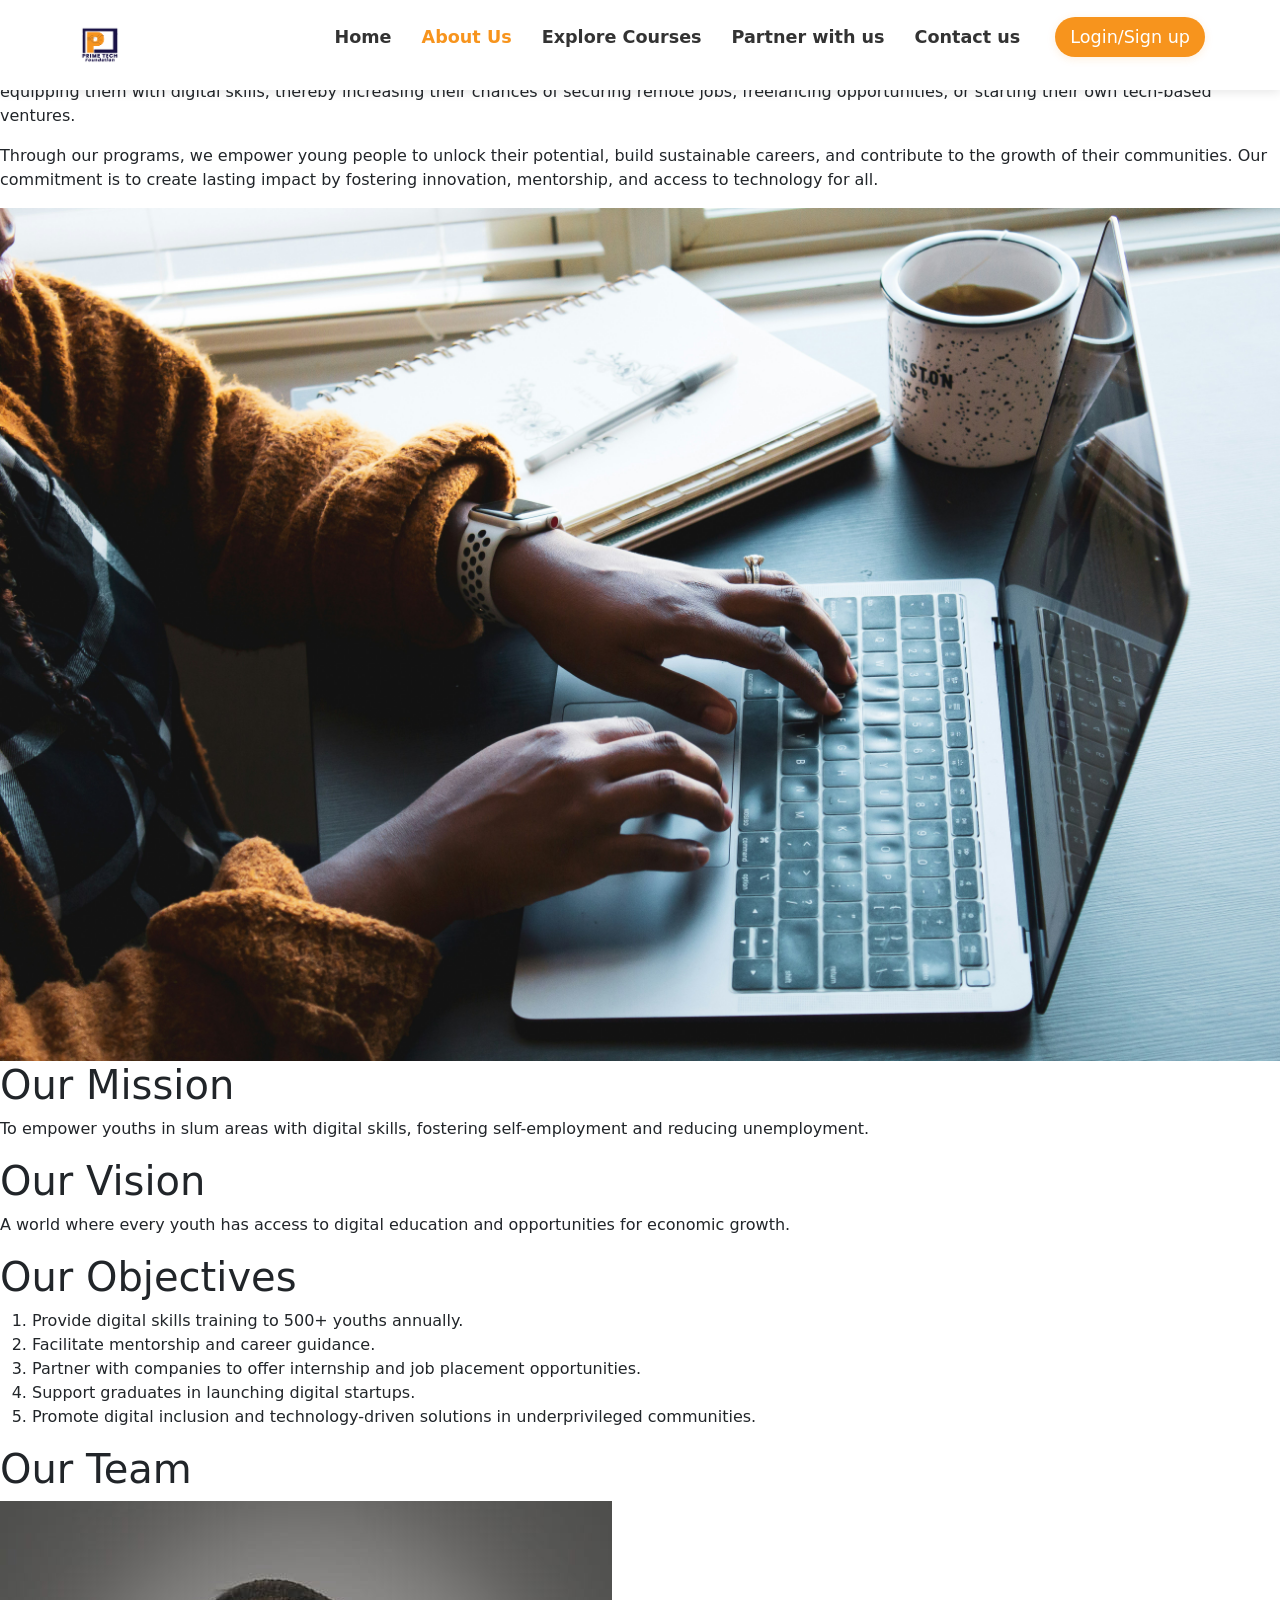
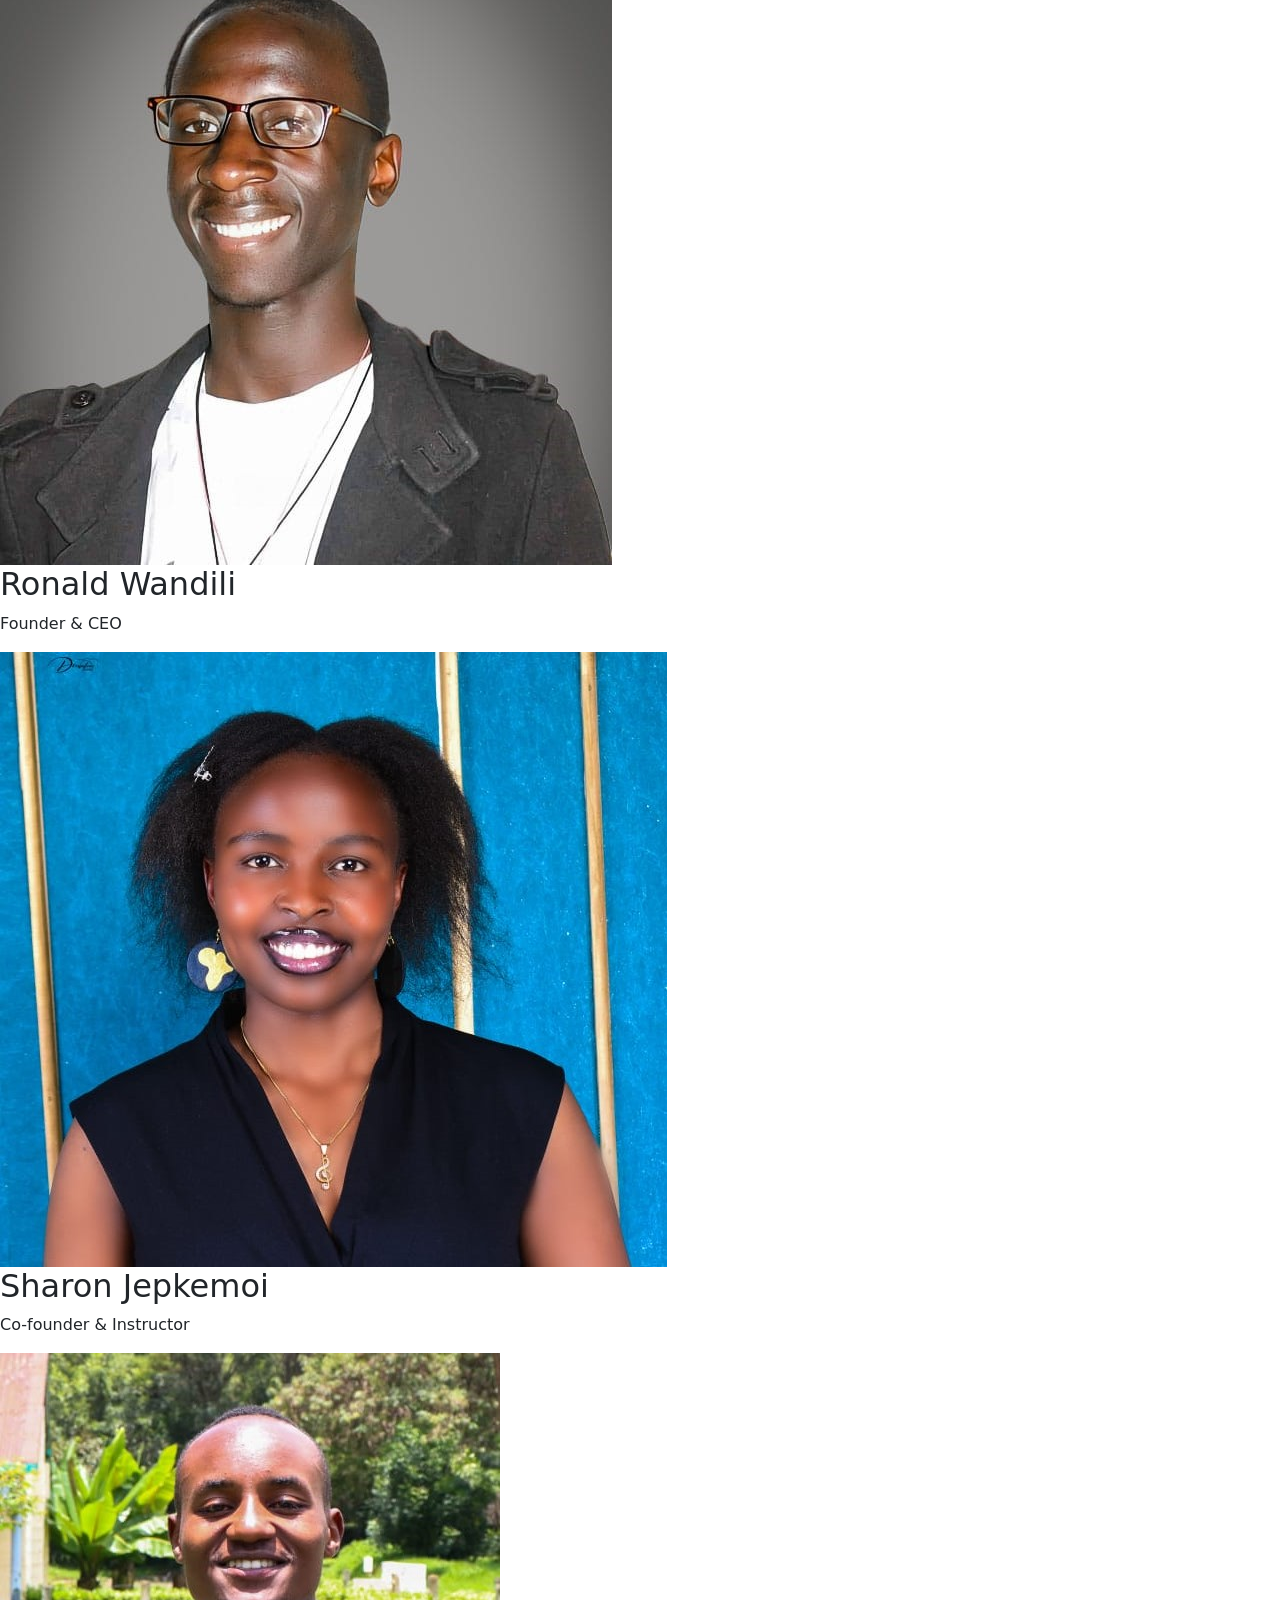
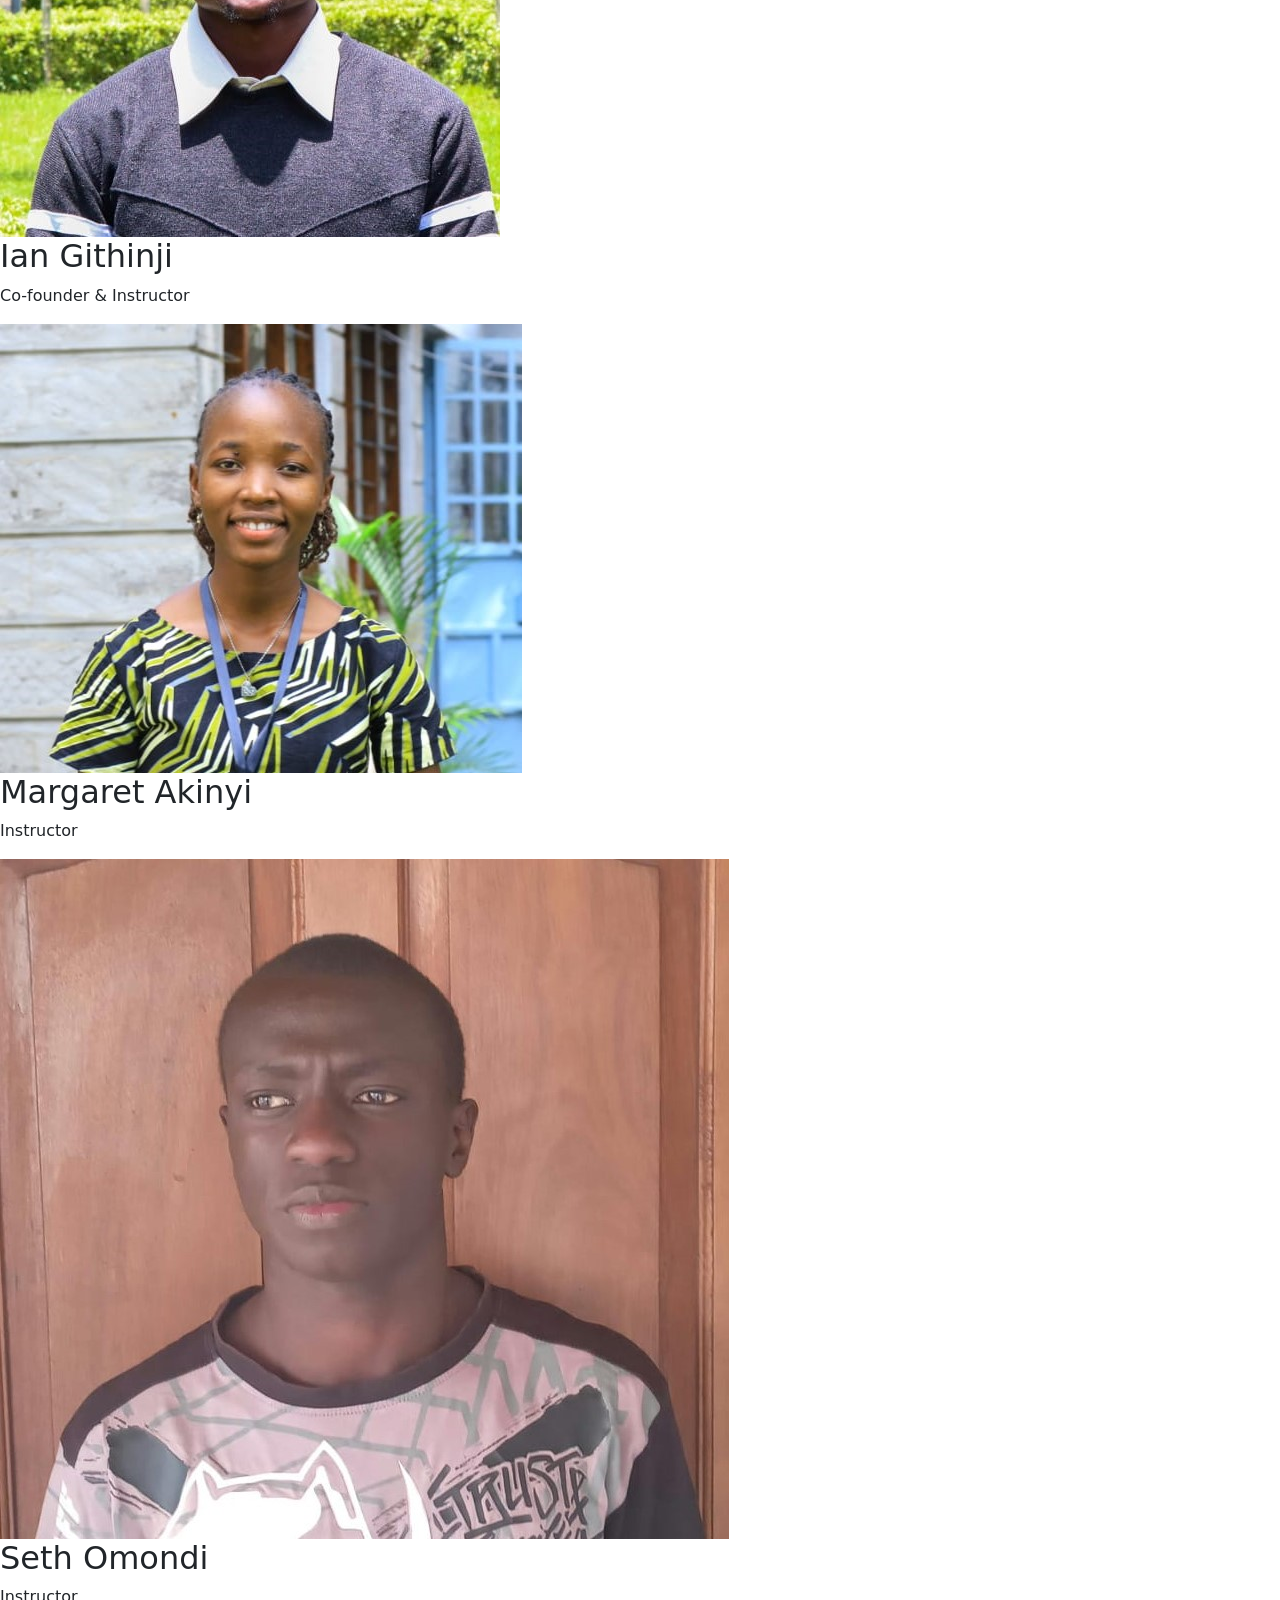
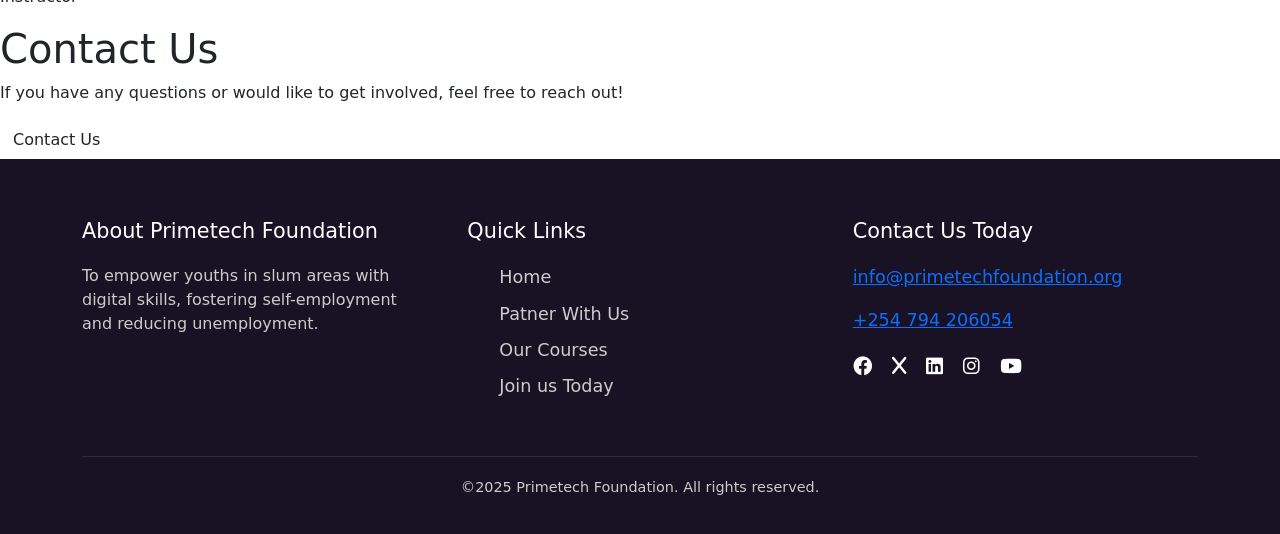
==== commit f9501c99: "Initial4 commit" ====
--- a/about.html
+++ b/about.html
@@ -46,11 +46,11 @@
       <div class="story-text">
         <h1>Our Story</h1>
         <p>
-          Millions of youths in slum areas face unemployment <br />due to a lack
-          of technical skills and opportunities. <br /> PrimeTech Foundation aims
-          to bridge this gap by <br /> equiping them with digital skills, thereby
-          increasing <br /> their chances of securing remote jobs, freelancing<br />
-          opportunities or starting their own tech-based ventures.
+          Millions of youths in slum areas face unemployment due to a lack of technical skills and opportunities.
+          PrimeTech Foundation aims to bridge this gap by equipping them with digital skills, thereby increasing their chances of securing remote jobs, freelancing opportunities, or starting their own tech-based ventures.
+        </p>
+        <p>
+          Through our programs, we empower young people to unlock their potential, build sustainable careers, and contribute to the growth of their communities. Our commitment is to create lasting impact by fostering innovation, mentorship, and access to technology for all.
         </p>
       </div>
       <img src="Photos/about us.jpg" alt="Our Journey" class="story-image" />
@@ -104,6 +104,16 @@
         <h2>Ian Githinji</h2>
         <p>Co-founder & Instructor</p>
       </div>
+            <div class="team-member" data-aos="fade-up" data-aos-delay="300">
+        <img src="Photos/Margaret.jpg" alt="Margaret Akinyi" />
+        <h2>Margaret Akinyi</h2>
+        <p>Instructor</p>
+      </div>
+            <div class="team-member" data-aos="fade-up" data-aos-delay="300">
+        <img src="Photos/seth.jpg" alt="Seth Omondi Otieno-Intructor" />
+        <h2>Seth Omondi</h2>
+        <p>Instructor</p>
+      </div>
     </div>
 
     <div class="contact-container" data-aos="fade-up">
@@ -130,8 +140,13 @@
                 </div>
                 <div class="footer-section">
                     <h3>Contact Us Today</h3>
-                    <p>info@primetechfoundation.org</p>
-                    <p>+254 794 206054</p>
+                    <p>
+                        <a href="mailto:info@primetechfoundation.org">info@primetechfoundation.org</a>
+                    </p>
+                    <p>
+                        <a href="tel:+254794206054">+254 794 206054</a>
+                    </p>
+
                     <div class="social-icons">
                         <a href="#"><i class="fab fa-facebook"></i></a>
                         <a href="#"><i class="fab fa-x"></i></a>
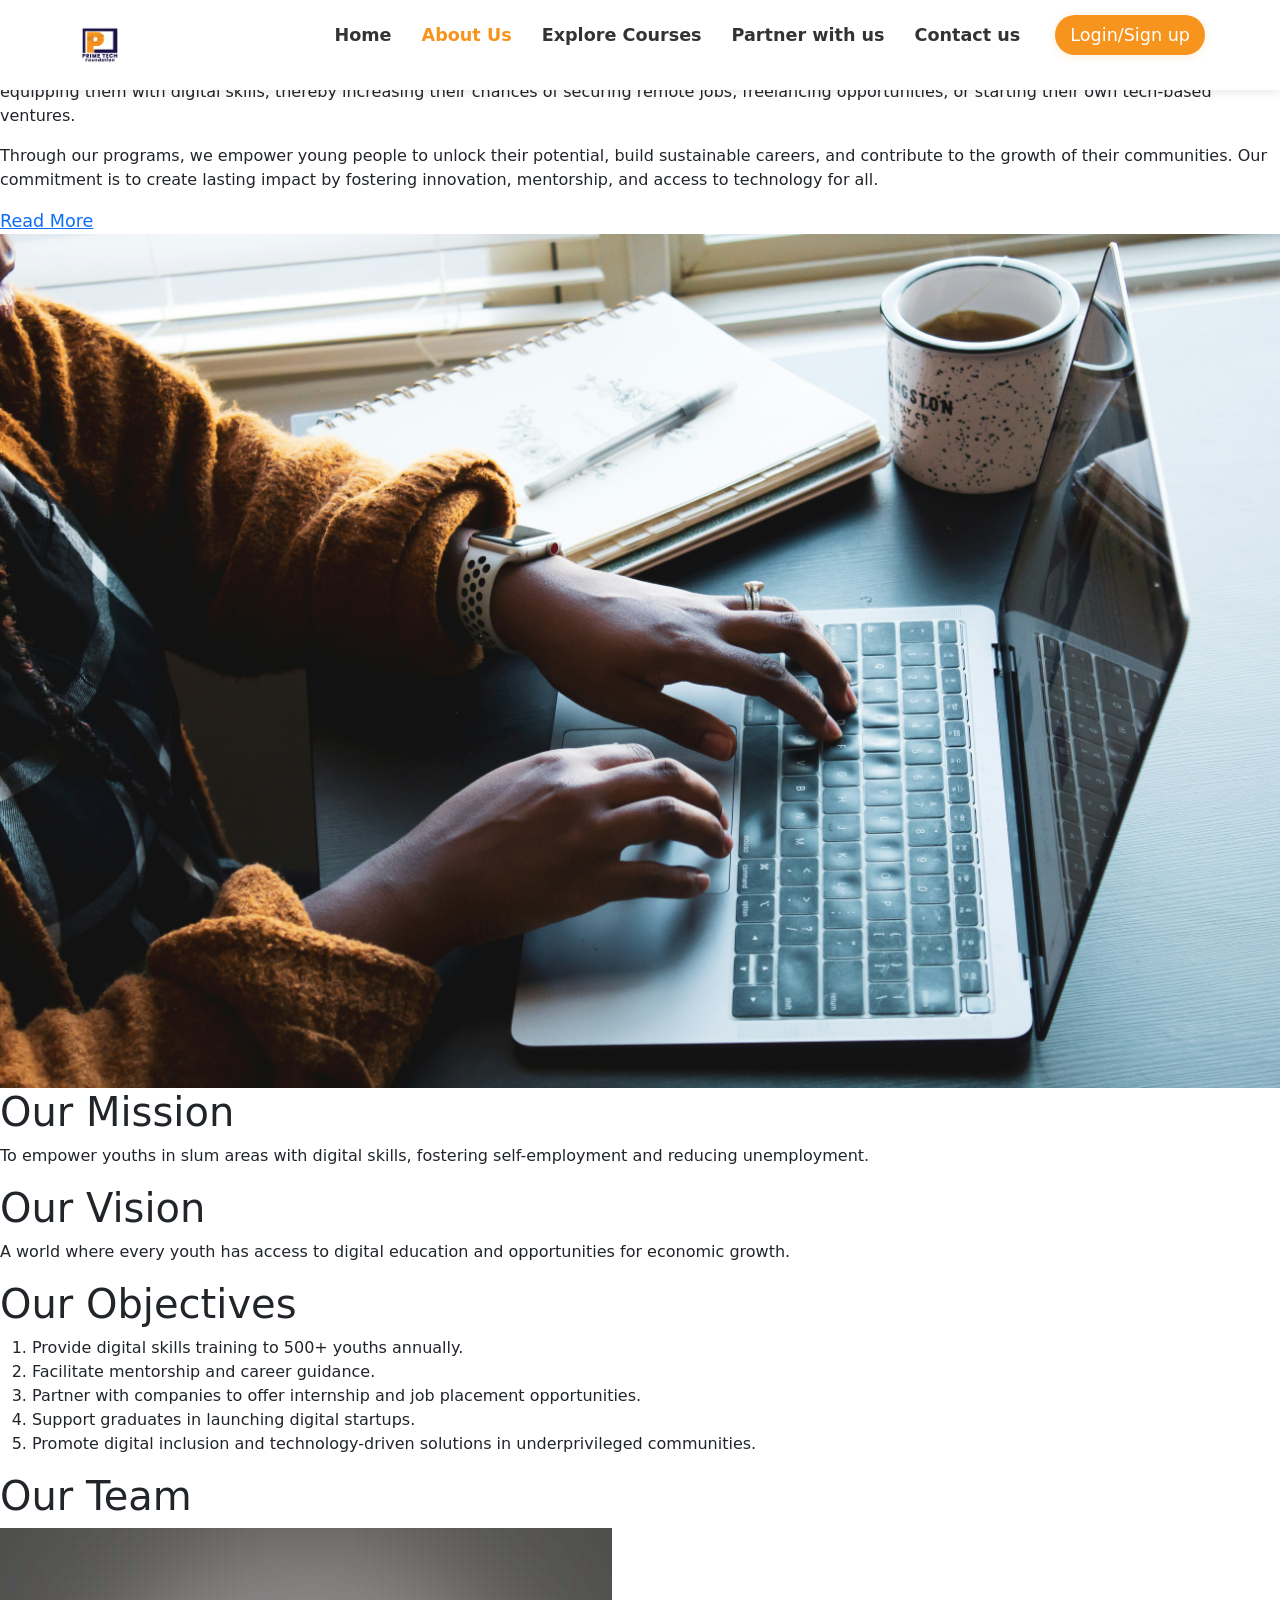
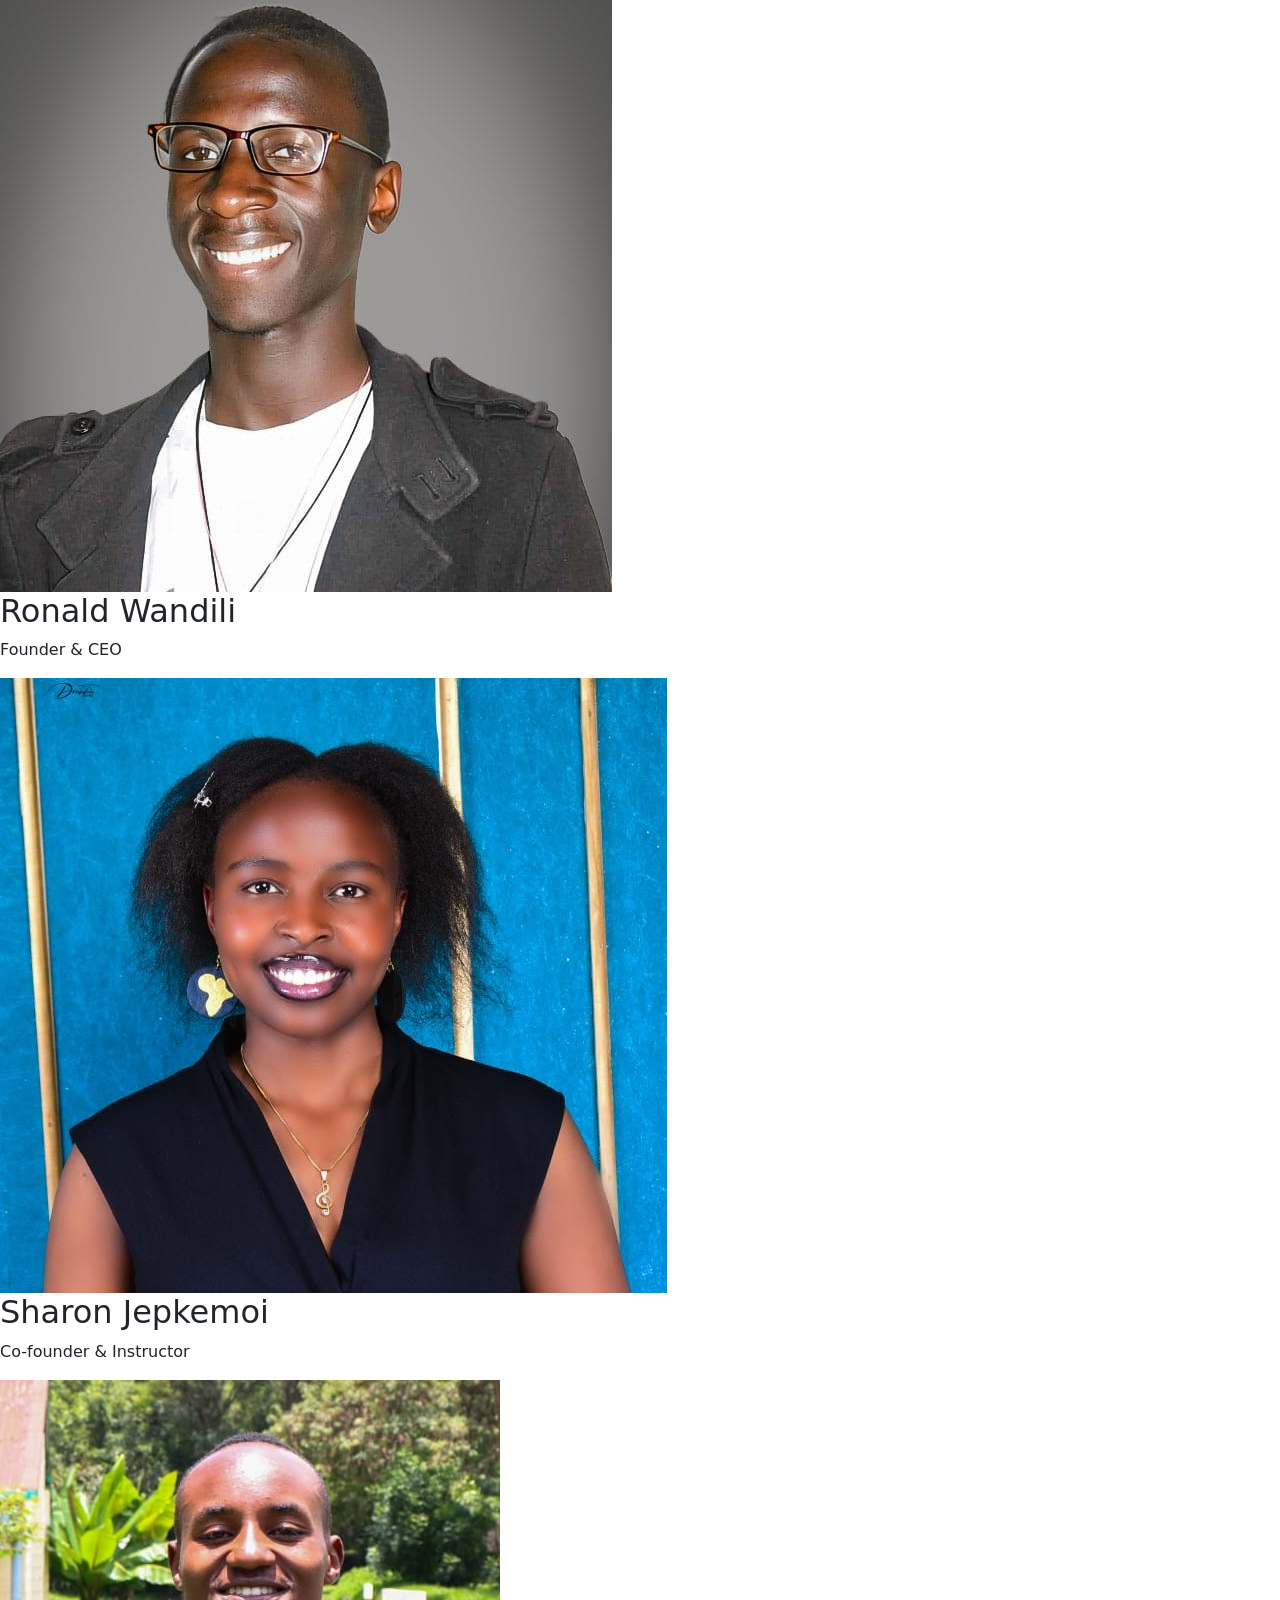
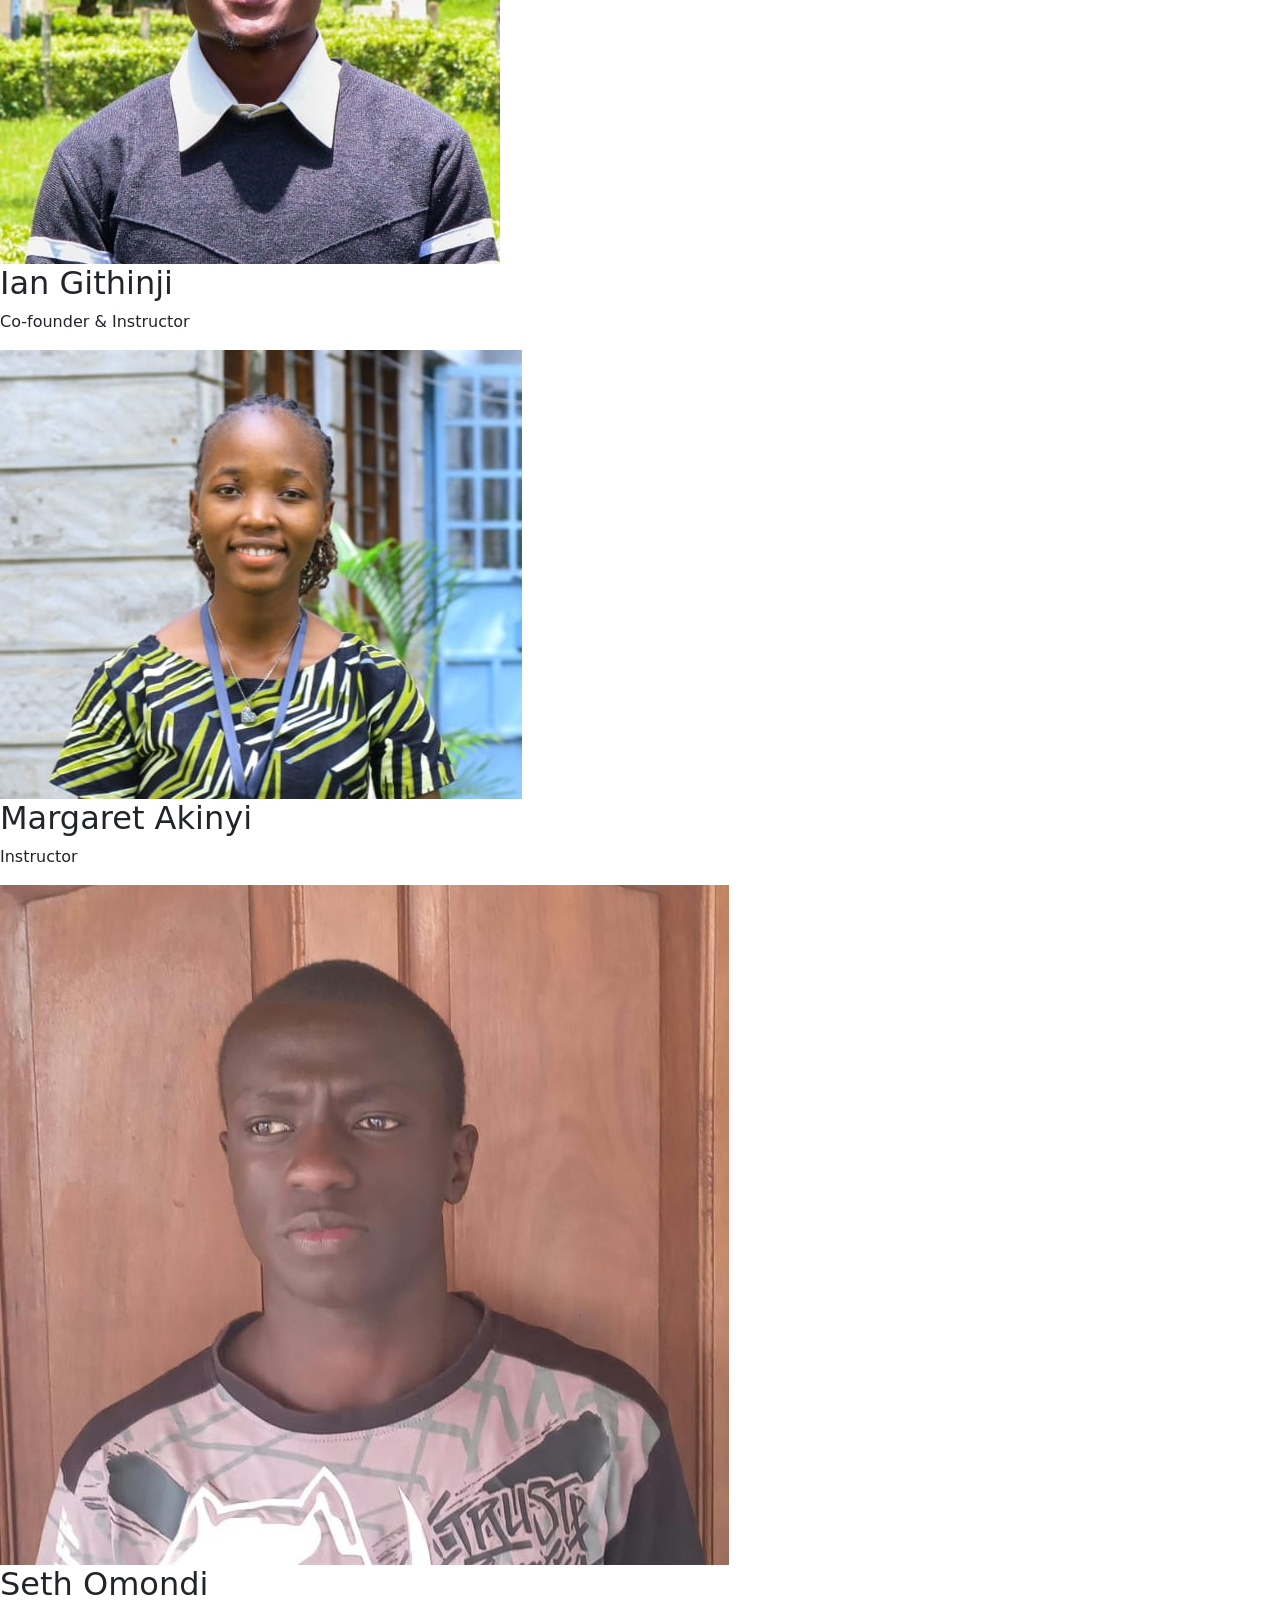
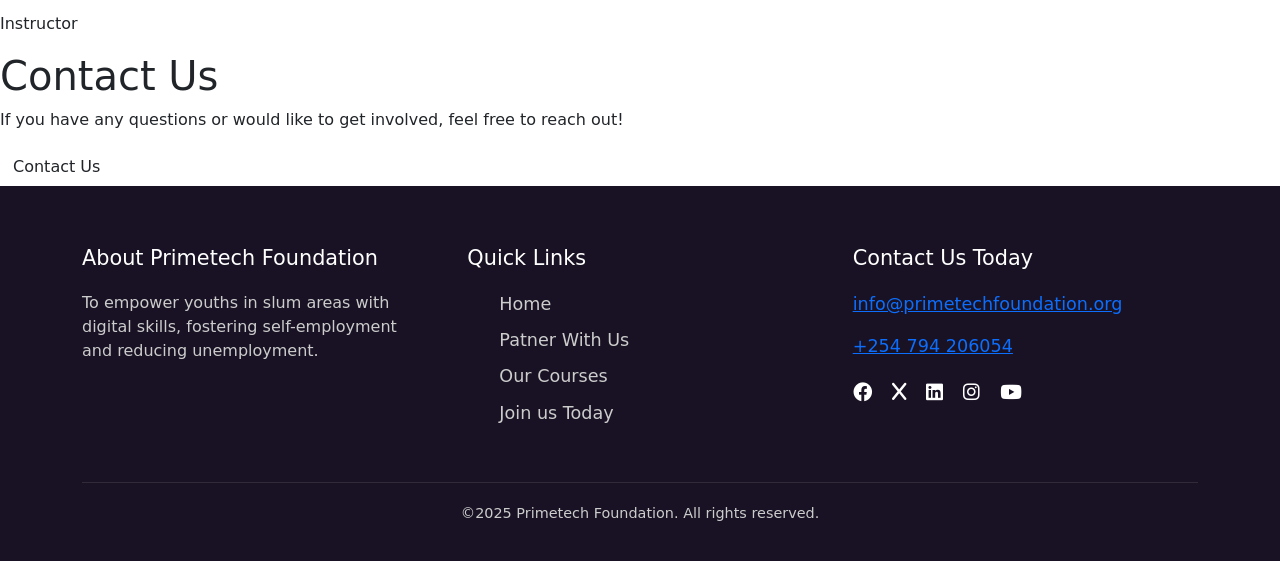
==== commit 9f7a1302: "Initial5 commit" ====
--- a/about.html
+++ b/about.html
@@ -52,6 +52,7 @@
         <p>
           Through our programs, we empower young people to unlock their potential, build sustainable careers, and contribute to the growth of their communities. Our commitment is to create lasting impact by fostering innovation, mentorship, and access to technology for all.
         </p>
+        <a href="https://drive.google.com/file/d/1UzEDmRYfkMNhV5Xz-zDuOY5mYiw86r5j/view?usp=sharing" target="_blank" class="btn-read-more">Read More</a>
       </div>
       <img src="Photos/about us.jpg" alt="Our Journey" class="story-image" />
     </div>
@@ -139,6 +140,7 @@
                     </ul>
                 </div>
                 <div class="footer-section">
+                  <div class="footer-contact">
                     <h3>Contact Us Today</h3>
                     <p>
                         <a href="mailto:info@primetechfoundation.org">info@primetechfoundation.org</a>
@@ -146,7 +148,7 @@
                     <p>
                         <a href="tel:+254794206054">+254 794 206054</a>
                     </p>
-
+                  </div>  
                     <div class="social-icons">
                         <a href="#"><i class="fab fa-facebook"></i></a>
                         <a href="#"><i class="fab fa-x"></i></a>
--- a/styles/patnership.css
+++ b/styles/patnership.css
@@ -74,7 +74,7 @@
 header .container {
     display: flex;
     justify-content: space-between;
-    align-items: center;
+    align-items: Left;
     padding: 15px 0;
 }
 
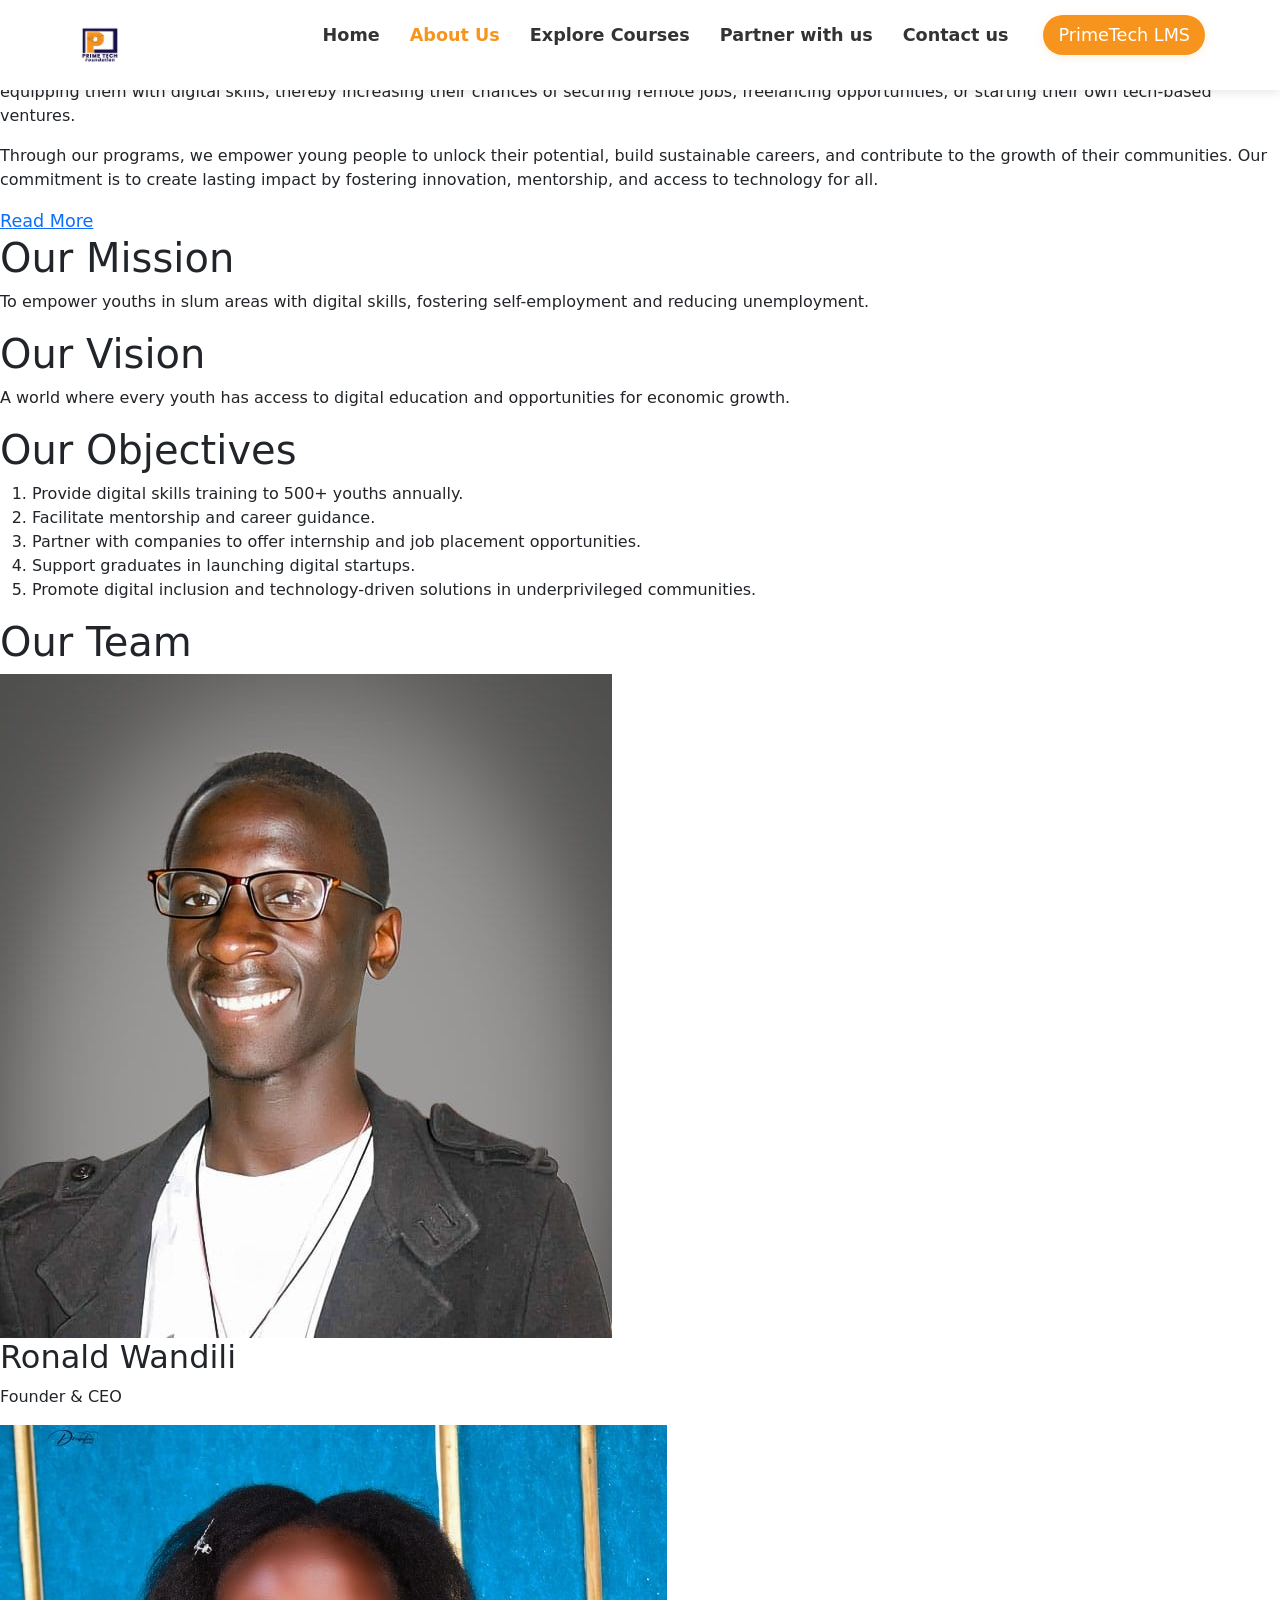
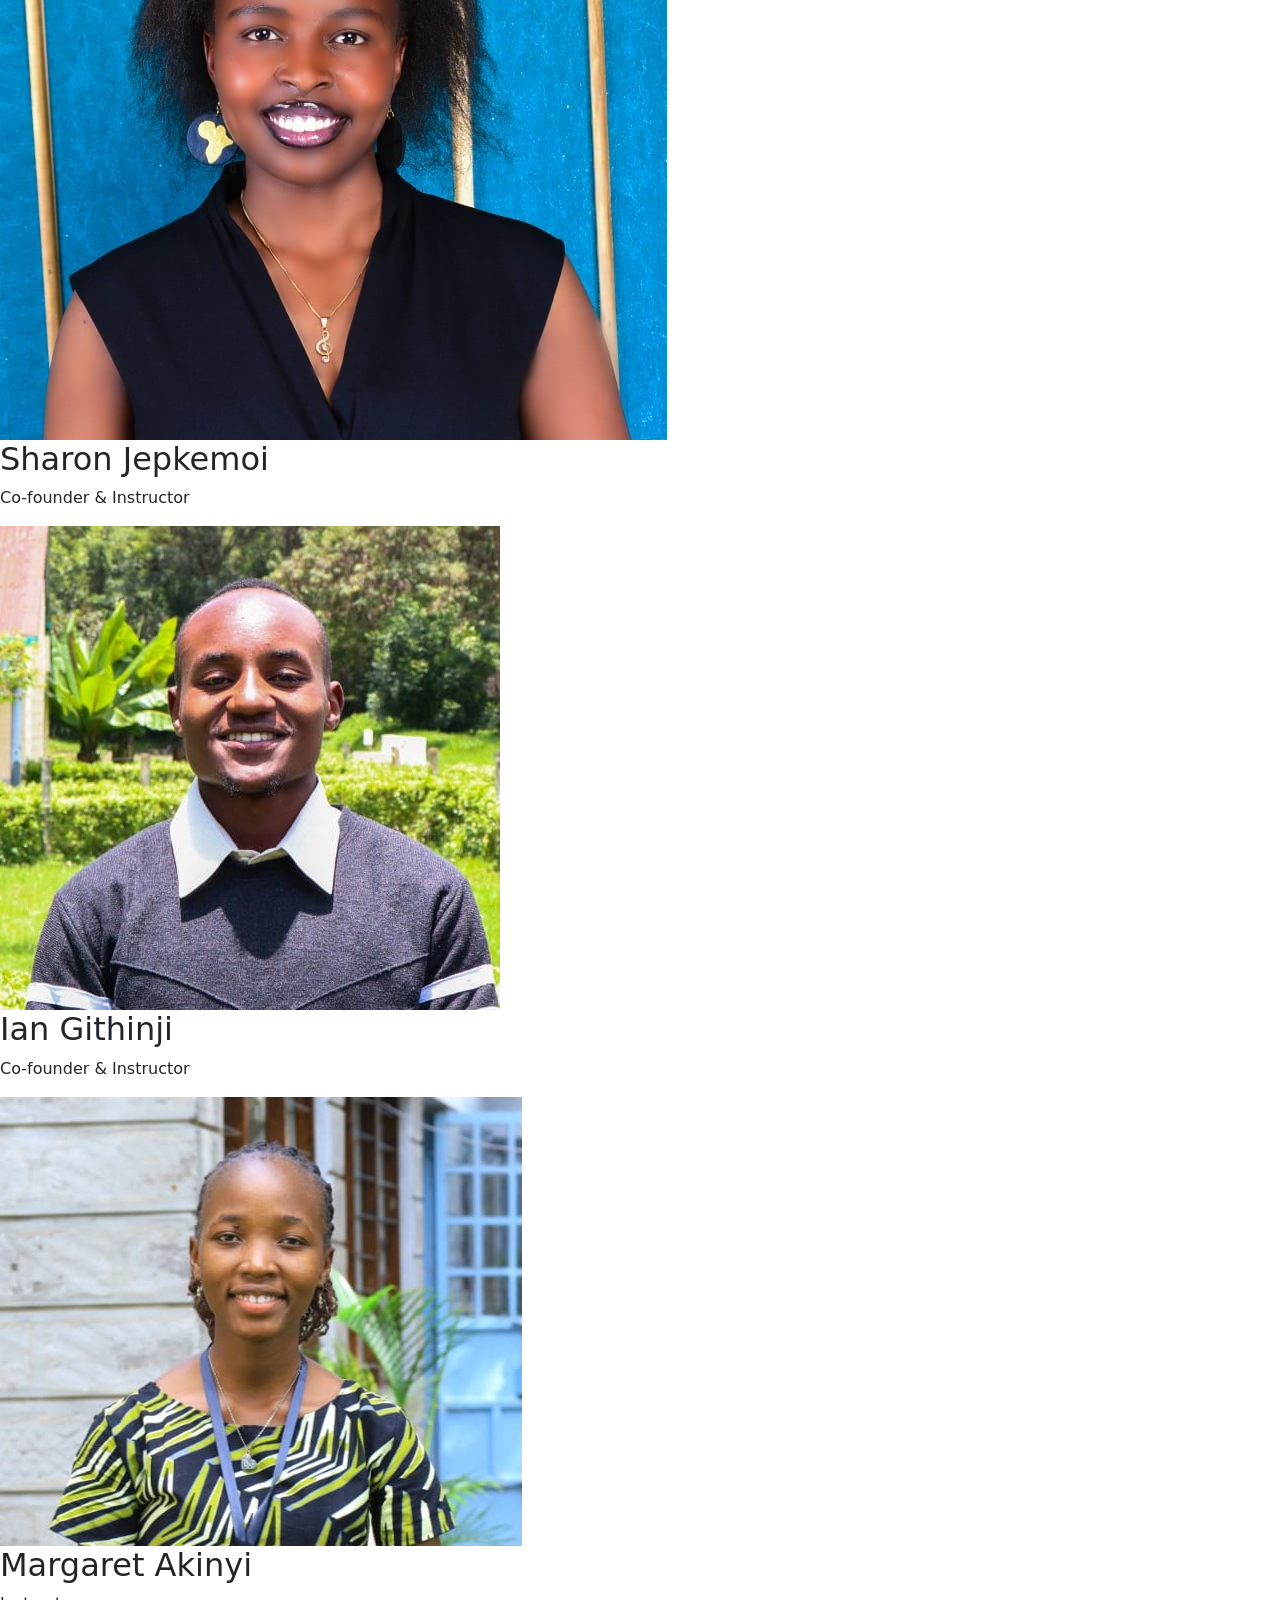
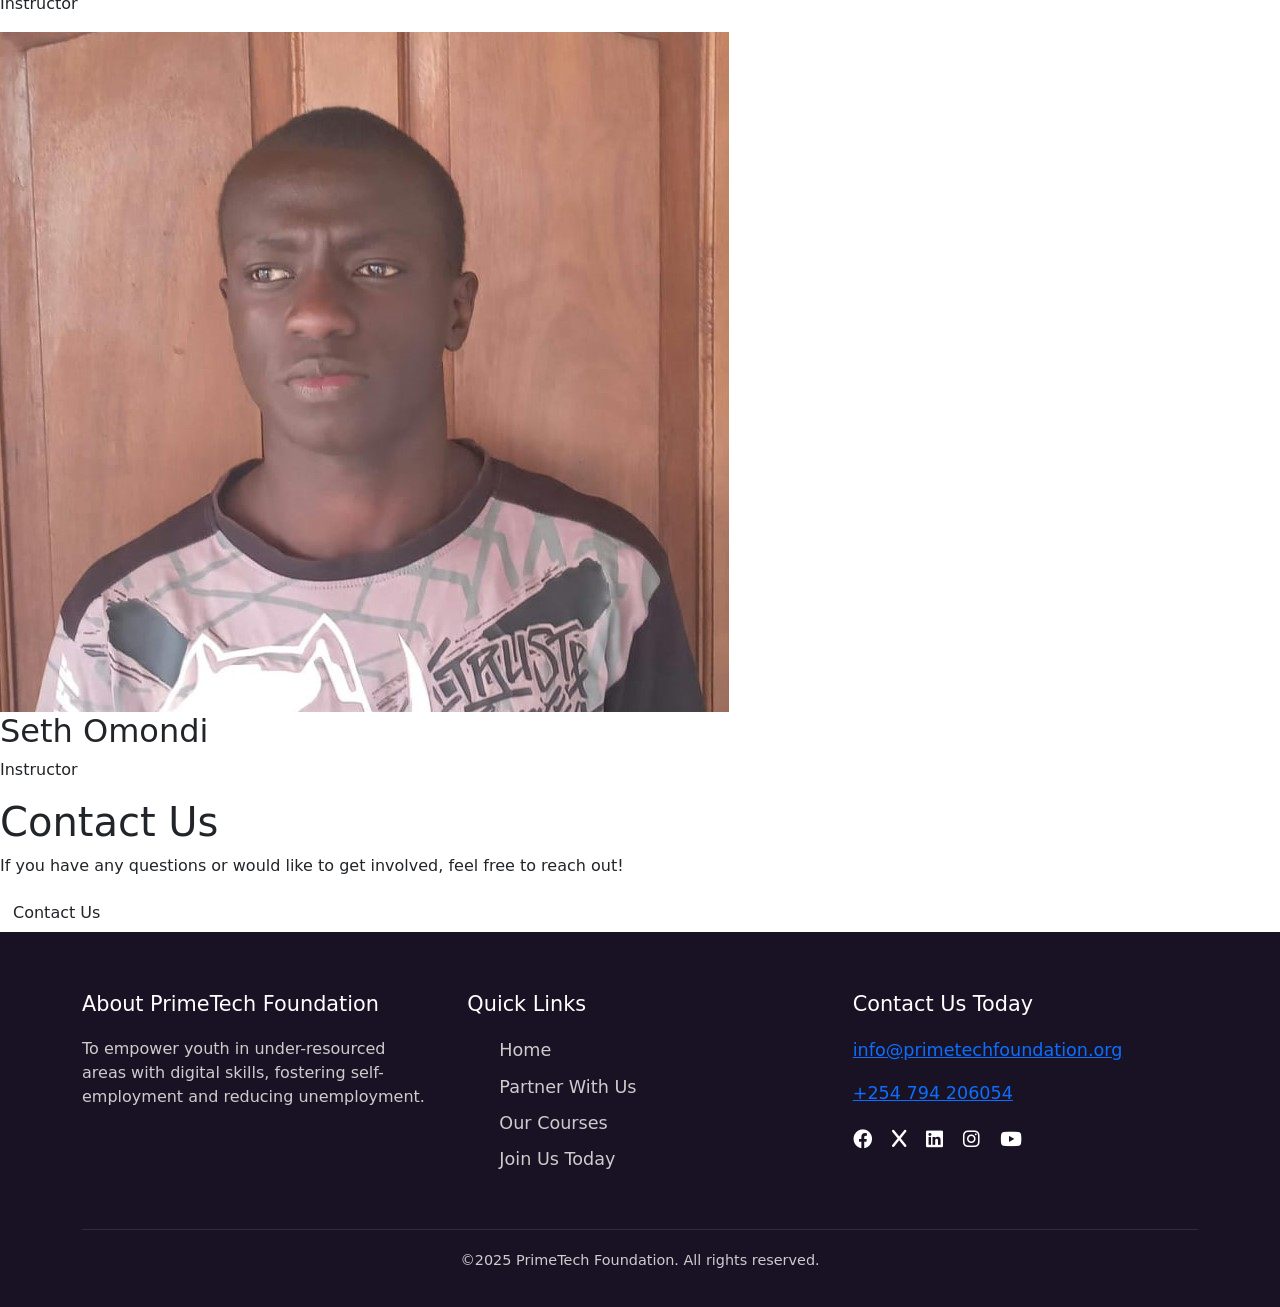
==== commit 18362bd3: "third commit" ====
--- a/about.html
+++ b/about.html
@@ -21,28 +21,28 @@
     <header>
       <div class="container">
         <div class="logo">
-          <a href="#"><img src="Photos/logo New.png" alt="Primetech Foundation Logo" /></a>
+          <a href="#"><img src="Photos/logo New.png" alt="PrimeTech Foundation Logo" /></a>
         </div>
-        <nav>
-          <ul>
+        <nav aria-label="Main Navigation">
+          <ul id="primary-navigation">
             <li><a href="Index.html">Home</a></li>
             <li><a href="about.html" class="active">About Us</a></li>
             <li><a href="courses.html">Explore Courses</a></li>
             <li><a href="patnership.html"> Partner with us</a></li>
             <li><a href="contact.html">Contact us</a></li>
             <li class="nav-item2">
-              <a class="btn-login" href="login.html">Login/Sign up</a>
+              <a class="btn-login" href="login.html">PrimeTech LMS</a>
             </li>
           </ul>
-          <div class="mobile-menu-btn">
-            <i class="fas fa-bars"></i>
-          </div>
+          <button class="mobile-menu-btn" aria-label="Toggle navigation" aria-expanded="false" aria-controls="primary-navigation">
+            <i class="fas fa-bars" aria-hidden="true"></i>
+          </button>
         </nav>
       </div>
     </header>
 
     <!-- Our story section -->
-    <div class="our-story-container" data-aos="fade-right">
+      <div class="our-story-container our-story-bg" data-aos="fade-right">
       <div class="story-text">
         <h1>Our Story</h1>
         <p>
@@ -52,9 +52,10 @@
         <p>
           Through our programs, we empower young people to unlock their potential, build sustainable careers, and contribute to the growth of their communities. Our commitment is to create lasting impact by fostering innovation, mentorship, and access to technology for all.
         </p>
-        <a href="https://drive.google.com/file/d/1UzEDmRYfkMNhV5Xz-zDuOY5mYiw86r5j/view?usp=sharing" target="_blank" class="btn-read-more">Read More</a>
+        <a href="docs/PrimeTech Foundation Story.pdf" target="_blank" class="btn-read-more">Read More</a>
       </div>
-      <img src="Photos/about us.jpg" alt="Our Journey" class="story-image" />
+        <!-- Decorative background image; provide screen-reader text for context -->
+        <span class="sr-only">Our Journey</span>
     </div>
 
     <div class="mission-vision-container">
@@ -111,7 +112,7 @@
         <p>Instructor</p>
       </div>
             <div class="team-member" data-aos="fade-up" data-aos-delay="300">
-        <img src="Photos/seth.jpg" alt="Seth Omondi Otieno-Intructor" />
+            <img src="Photos/seth.jpg" alt="Seth Omondi Otieno - Instructor" />
         <h2>Seth Omondi</h2>
         <p>Instructor</p>
       </div>
@@ -127,16 +128,16 @@
         <div class="container">
             <div class="footer-content">
                 <div class="footer-section">
-                    <h3>About Primetech Foundation</h3>
-                    <p>To empower youths in slum areas with digital skills, fostering self-employment and reducing unemployment.</p>
+                      <h3>About PrimeTech Foundation</h3>
+                          <p>To empower youth in under-resourced areas with digital skills, fostering self-employment and reducing unemployment.</p>
                 </div>
                 <div class="footer-section">
                     <h3>Quick Links</h3>
                     <ul>
                         <li><a href="Index.html">Home</a></li>
-                        <li><a href="patnership.html">Patner With Us</a></li>
+                            <li><a href="patnership.html">Partner With Us</a></li>
                         <li><a href="courses.html">Our Courses</a></li>
-                        <li><a href="login.html">Join us Today</a></li>
+                            <li><a href="login.html">Join Us Today</a></li>
                     </ul>
                 </div>
                 <div class="footer-section">
@@ -159,7 +160,7 @@
                 </div>
             </div>
             <div class="footer-bottom">
-                <p>©2025 Primetech Foundation. All rights reserved.</p>
+                <p>©2025 PrimeTech Foundation. All rights reserved.</p>
             </div>
         </div>
     </footer>
--- a/styles/patnership.css
+++ b/styles/patnership.css
@@ -27,6 +27,7 @@
     margin: 0 auto;
     padding: 0 15px;
 }
+
 
 h1, h2, h3, h4 {
     margin-bottom: 1rem;
@@ -151,24 +152,41 @@
 
 /* Hero Section */
 .hero {
-    background: linear-gradient(#191224, #f7941D);
     color: white;
     text-align: center;
-    padding: 250px 0px;
+    padding: 220px 0 140px;
     margin-top: 80px;
+    position: relative;
+    overflow: hidden;
+}
+
+/* Background image with a bottom->top gradient fade to keep text readable */
+.hero.hero-bg {
+    background-image: linear-gradient(to top, rgba(25,18,36,0.95) 0%, rgba(25,18,36,0.85) 25%, rgba(25,18,36,0.55) 45%, rgba(25,18,36,0.25) 65%, rgba(25,18,36,0) 95%), url('../Images/img%205.png');
+    background-size: cover;
+    background-position: center bottom;
+    background-repeat: no-repeat;
 }
 
 .hero h1 {
-    font-size: 4.5rem;
-    color: white;
+    font-size: 3.6rem;
+    color: #fff;
     margin-bottom: 1rem;
+    text-shadow: 0 6px 18px rgba(0,0,0,0.45);
 }
 
 .hero p {
-    font-size: 1.2rem;
-    margin-bottom: 2rem;
-    text-align: center;
-    padding: 20px;
+    font-size: 1.1rem;
+    margin-bottom: 1.5rem;
+    text-align: center;
+    padding: 0 18px;
+    text-shadow: 0 4px 10px rgba(0,0,0,0.35);
+}
+
+/* Slightly darker CTA for contrast */
+.hero .btn {
+    background-color: var(--secondary-color);
+    box-shadow: 0 6px 18px rgba(0,0,0,0.25);
 }
 
 /* Benefits Section */
@@ -649,4 +667,46 @@
 img {
     max-width: 100%;
     height: auto;
+}
+
+/* screen-reader only helper */
+.sr-only {
+    position: absolute !important;
+    width: 1px !important;
+    height: 1px !important;
+    padding: 0 !important;
+    margin: -1px !important;
+    overflow: hidden !important;
+    clip: rect(0, 0, 0, 0) !important;
+    white-space: nowrap !important;
+    border: 0 !important;
+}
+
+/* Responsive hero tweaks */
+@media (max-width: 992px) {
+    .hero {
+        padding: 160px 0 80px;
+    }
+    .hero h1 {
+        font-size: 2.6rem;
+    }
+}
+
+@media (max-width: 480px) {
+    .hero {
+        padding: 100px 0 60px;
+        background-position: center center;
+    }
+    .hero h1 {
+        font-size: 1.6rem;
+        margin-bottom: 0.8rem;
+    }
+    .hero p {
+        font-size: 0.95rem;
+    }
+    .hero .btn {
+        display: inline-block;
+        padding: 10px 18px;
+        font-size: 0.95rem;
+    }
 }
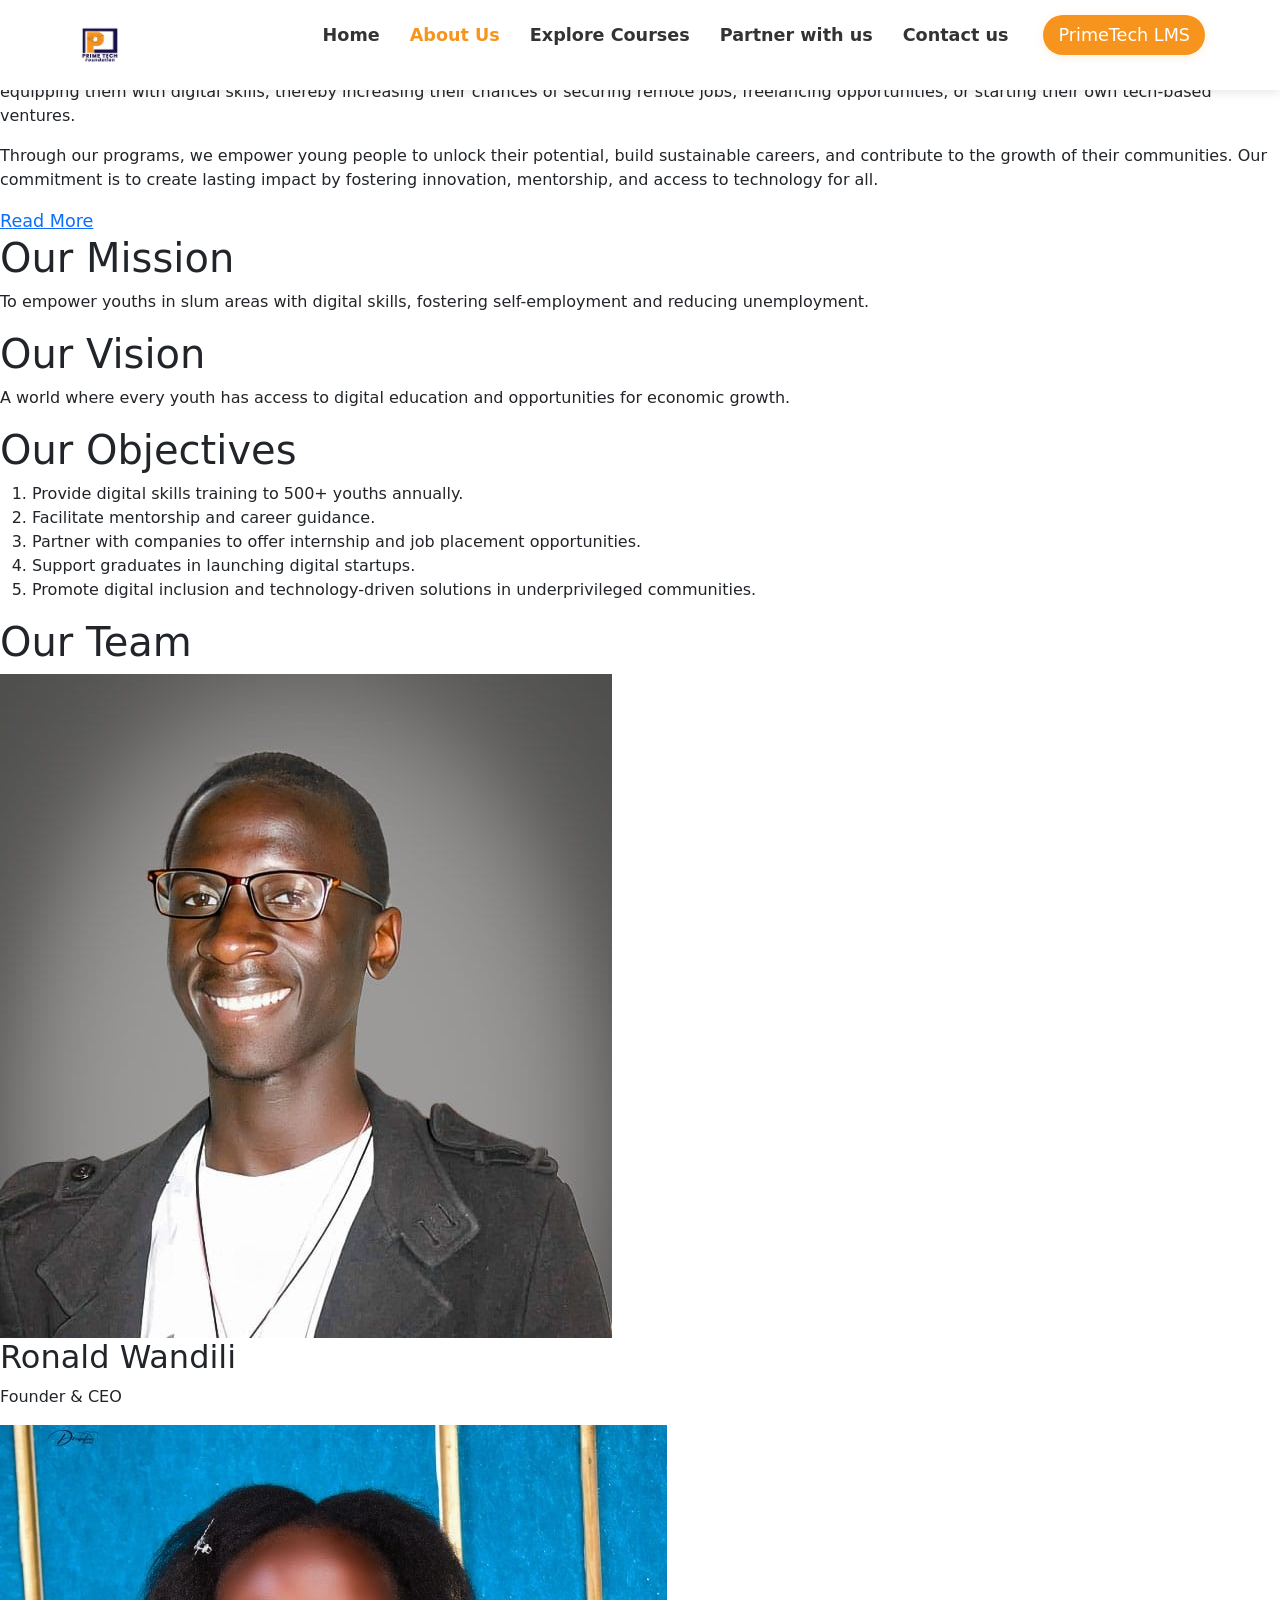
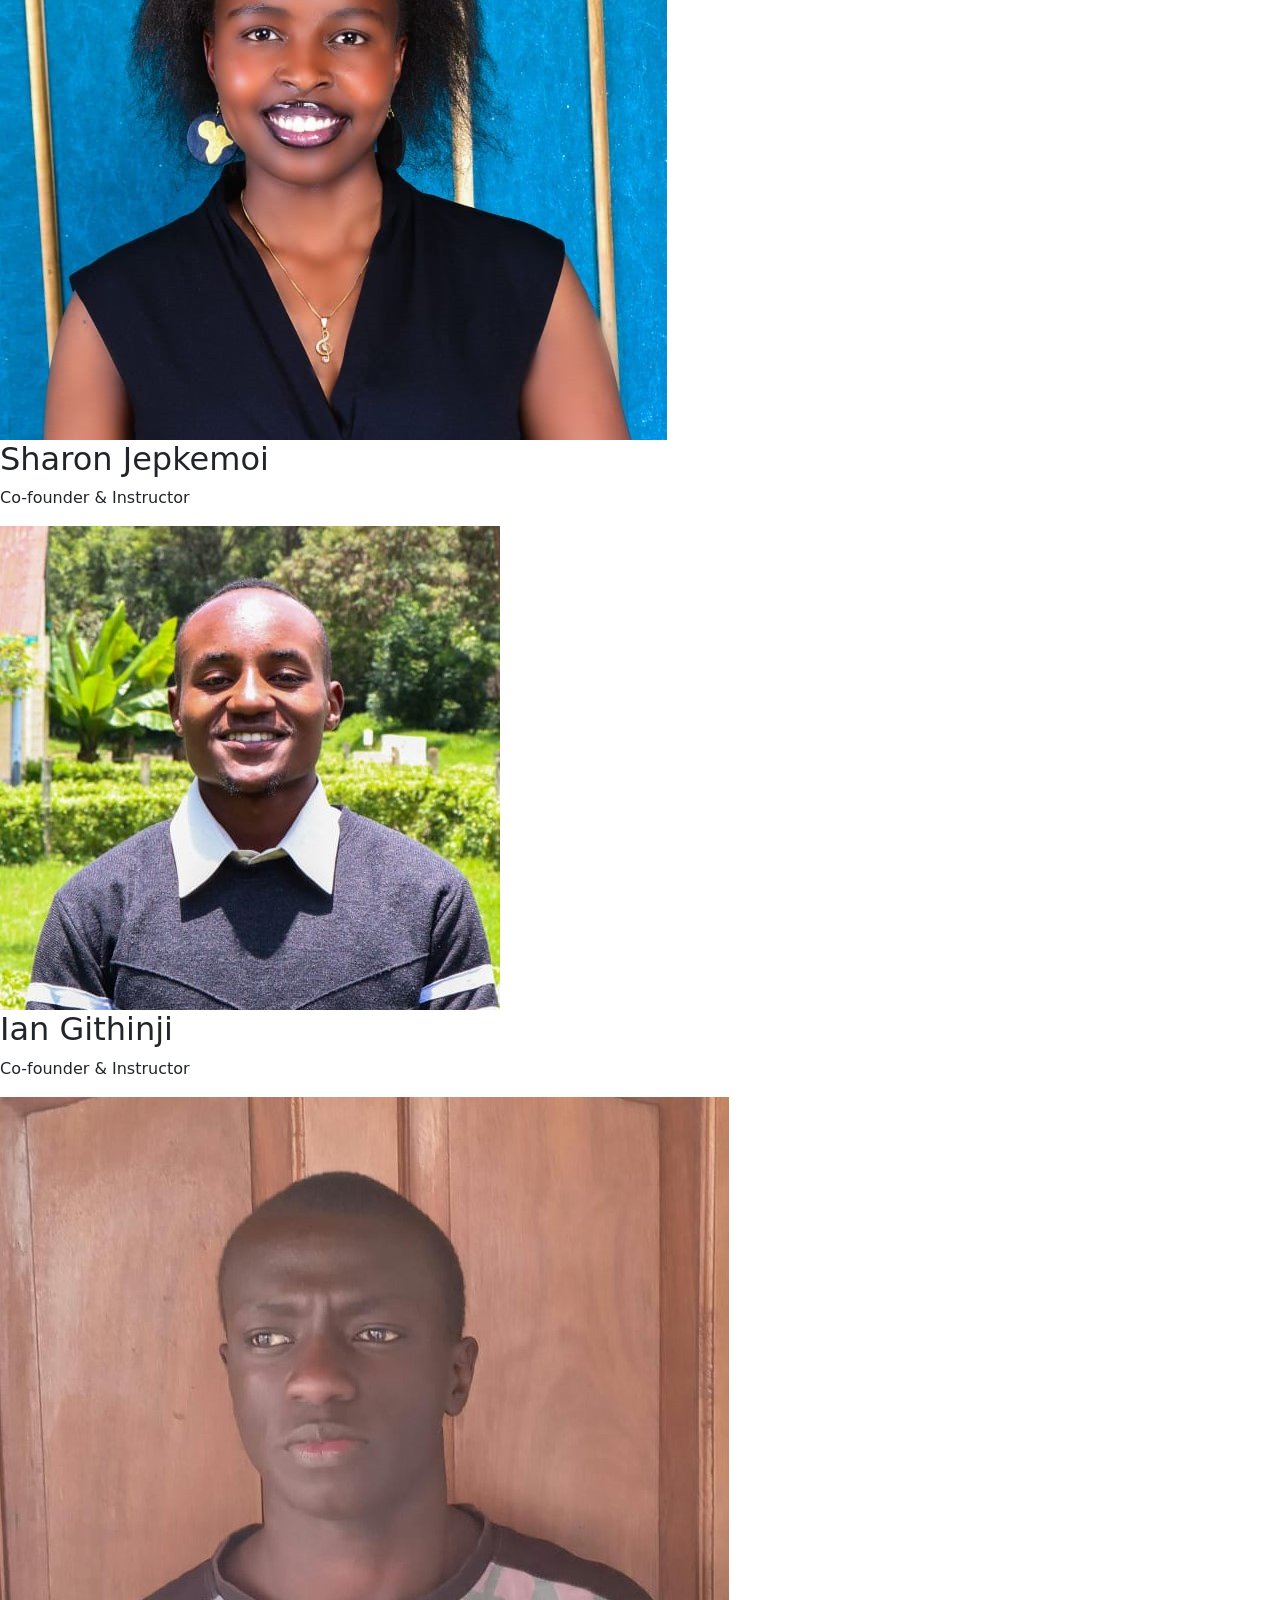
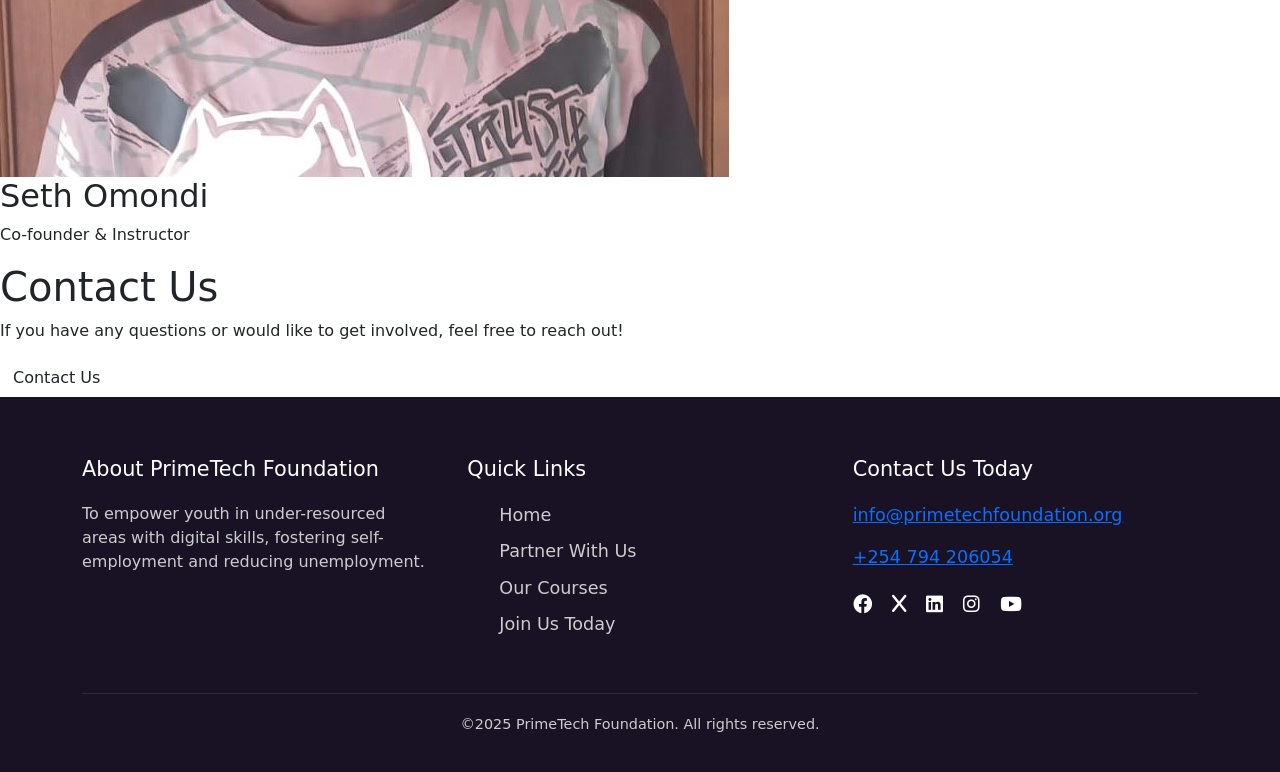
==== commit df3847a3: "fourth commit" ====
--- a/about.html
+++ b/about.html
@@ -1,194 +1,193 @@
 <!DOCTYPE html>
 <html lang="en">
-  <head>
-    <meta charset="UTF-8" />
-    <meta name="viewport" content="width=device-width, initial-scale=1.0" />
-    <title>About PrimeTech Foundation</title>
-    <link rel="stylesheet" href="styles/patnership.css">
-    <link rel="stylesheet" href="Styles/about.css">
-    <link rel="icon" type="image/png" href="Photos/logo New.png" />
-    <link
-      href="https://cdn.jsdelivr.net/npm/bootstrap@5.3.0/dist/css/bootstrap.min.css"
-      rel="stylesheet"
-    />
-    <link
-      href="https://cdn.jsdelivr.net/npm/aos@2.3.4/dist/aos.css"
-      rel="stylesheet"
-    />
-    <link rel="stylesheet" href="https://cdnjs.cloudflare.com/ajax/libs/font-awesome/6.0.0-beta3/css/all.min.css">
-  </head>
-  <body>
-    <header>
-      <div class="container">
-        <div class="logo">
-          <a href="#"><img src="Photos/logo New.png" alt="PrimeTech Foundation Logo" /></a>
+
+<head>
+  <meta charset="UTF-8" />
+  <meta name="viewport" content="width=device-width, initial-scale=1.0" />
+  <title>About PrimeTech Foundation</title>
+  <link rel="stylesheet" href="styles/patnership.css">
+  <link rel="stylesheet" href="Styles/about.css">
+  <link rel="icon" type="image/png" href="Photos/logo New.png" />
+  <link href="https://cdn.jsdelivr.net/npm/bootstrap@5.3.0/dist/css/bootstrap.min.css" rel="stylesheet" />
+  <link href="https://cdn.jsdelivr.net/npm/aos@2.3.4/dist/aos.css" rel="stylesheet" />
+  <link rel="stylesheet" href="https://cdnjs.cloudflare.com/ajax/libs/font-awesome/6.0.0-beta3/css/all.min.css">
+</head>
+
+<body>
+  <header>
+    <div class="container">
+      <div class="logo">
+        <a href="#"><img src="Photos/logo New.png" alt="PrimeTech Foundation Logo" /></a>
+      </div>
+      <nav aria-label="Main Navigation">
+        <ul id="primary-navigation">
+          <li><a href="Index.html">Home</a></li>
+          <li><a href="about.html" class="active">About Us</a></li>
+          <li><a href="courses.html">Explore Courses</a></li>
+          <li><a href="patnership.html"> Partner with us</a></li>
+          <li><a href="contact.html">Contact us</a></li>
+          <li class="nav-item2">
+            <a class="btn-login" href="login.html">PrimeTech LMS</a>
+          </li>
+        </ul>
+        <button class="mobile-menu-btn" aria-label="Toggle navigation" aria-expanded="false"
+          aria-controls="primary-navigation">
+          <i class="fas fa-bars" aria-hidden="true"></i>
+        </button>
+      </nav>
+    </div>
+  </header>
+
+  <!-- Our story section -->
+  <div class="our-story-container our-story-bg" data-aos="fade-right">
+    <div class="story-text">
+      <h1>Our Story</h1>
+      <p>
+        Millions of youths in slum areas face unemployment due to a lack of technical skills and opportunities.
+        PrimeTech Foundation aims to bridge this gap by equipping them with digital skills, thereby increasing their
+        chances of securing remote jobs, freelancing opportunities, or starting their own tech-based ventures.
+      </p>
+      <p>
+        Through our programs, we empower young people to unlock their potential, build sustainable careers, and
+        contribute to the growth of their communities. Our commitment is to create lasting impact by fostering
+        innovation, mentorship, and access to technology for all.
+      </p>
+      <a href="docs/PrimeTech Foundation Story.pdf" target="_blank" class="btn-read-more">Read More</a>
+    </div>
+    <!-- Decorative background image; provide screen-reader text for context -->
+    <span class="sr-only">Our Journey</span>
+  </div>
+
+  <div class="mission-vision-container">
+    <div class="mission" data-aos="fade-up">
+      <h1>Our Mission</h1>
+      <p>
+        To empower youths in slum areas with digital skills, fostering
+        self-employment and reducing unemployment.
+      </p>
+    </div>
+    <div class="vision" data-aos="fade-up" data-aos-delay="200">
+      <h1>Our Vision</h1>
+      <p>
+        A world where every youth has access to digital education and
+        opportunities for economic growth.
+      </p>
+    </div>
+  </div>
+
+  <div class="objectives-container" data-aos="fade-up">
+    <h1>Our Objectives</h1>
+    <ol>
+      <li data-aos="zoom-in">Provide digital skills training to 500+ youths annually.</li>
+      <li data-aos="zoom-in" data-aos-delay="100">Facilitate mentorship and career guidance.</li>
+      <li data-aos="zoom-in" data-aos-delay="200">Partner with companies to offer internship and job placement
+        opportunities.</li>
+      <li data-aos="zoom-in" data-aos-delay="300">Support graduates in launching digital startups.</li>
+      <li data-aos="zoom-in" data-aos-delay="400">Promote digital inclusion and technology-driven solutions in
+        underprivileged communities.</li>
+    </ol>
+  </div>
+
+  <div class="Heading" data-aos="fade-up">
+    <h1>Our Team</h1>
+  </div>
+
+  <div class="team-container" data-aos="fade-up">
+    <div class="team-member" data-aos="fade-up" data-aos-delay="100">
+      <img src="Photos/Ronald2.jpg" alt="Ronald Wandili-Founder" />
+      <h2>Ronald Wandili</h2>
+      <p>Founder & CEO</p>
+    </div>
+    <div class="team-member" data-aos="fade-up" data-aos-delay="200">
+      <img src="Photos/sharon.jpg" alt="Sharon Jepkemoi-Co-founder" />
+      <h2>Sharon Jepkemoi</h2>
+      <p>Co-founder & Instructor</p>
+    </div>
+    <div class="team-member" data-aos="fade-up" data-aos-delay="300">
+      <img src="Photos/ian2.jpg" alt="Ian Githinji-Co-founder" />
+      <h2>Ian Githinji</h2>
+      <p>Co-founder & Instructor</p>
+    </div>
+    <div class="team-member" data-aos="fade-up" data-aos-delay="300">
+      <img src="Photos/seth.jpg" alt="Seth Omondi Otieno - Instructor" />
+      <h2>Seth Omondi</h2>
+      <p>Co-founder & Instructor</p>
+    </div>
+  </div>
+
+  <div class="contact-container" data-aos="fade-up">
+    <h1>Contact Us</h1>
+    <p>If you have any questions or would like to get involved, feel free to reach out!</p>
+    <a href="contact.html" class="btn btn-orange">Contact Us</a>
+  </div>
+
+  <footer>
+    <div class="container">
+      <div class="footer-content">
+        <div class="footer-section">
+          <h3>About PrimeTech Foundation</h3>
+          <p>To empower youth in under-resourced areas with digital skills, fostering self-employment and reducing
+            unemployment.</p>
         </div>
-        <nav aria-label="Main Navigation">
-          <ul id="primary-navigation">
+        <div class="footer-section">
+          <h3>Quick Links</h3>
+          <ul>
             <li><a href="Index.html">Home</a></li>
-            <li><a href="about.html" class="active">About Us</a></li>
-            <li><a href="courses.html">Explore Courses</a></li>
-            <li><a href="patnership.html"> Partner with us</a></li>
-            <li><a href="contact.html">Contact us</a></li>
-            <li class="nav-item2">
-              <a class="btn-login" href="login.html">PrimeTech LMS</a>
-            </li>
+            <li><a href="patnership.html">Partner With Us</a></li>
+            <li><a href="courses.html">Our Courses</a></li>
+            <li><a href="login.html">Join Us Today</a></li>
           </ul>
-          <button class="mobile-menu-btn" aria-label="Toggle navigation" aria-expanded="false" aria-controls="primary-navigation">
-            <i class="fas fa-bars" aria-hidden="true"></i>
-          </button>
-        </nav>
+        </div>
+        <div class="footer-section">
+          <div class="footer-contact">
+            <h3>Contact Us Today</h3>
+            <p>
+              <a href="mailto:info@primetechfoundation.org">info@primetechfoundation.org</a>
+            </p>
+            <p>
+              <a href="tel:+254794206054">+254 794 206054</a>
+            </p>
+          </div>
+          <div class="social-icons">
+            <a href="#"><i class="fab fa-facebook"></i></a>
+            <a href="#"><i class="fab fa-x"></i></a>
+            <a href="#"><i class="fab fa-linkedin"></i></a>
+            <a href="#"><i class="fab fa-instagram"></i></a>
+            <a href="#"><i class="fab fa-youtube"></i></a>
+          </div>
+        </div>
       </div>
-    </header>
-
-    <!-- Our story section -->
-      <div class="our-story-container our-story-bg" data-aos="fade-right">
-      <div class="story-text">
-        <h1>Our Story</h1>
-        <p>
-          Millions of youths in slum areas face unemployment due to a lack of technical skills and opportunities.
-          PrimeTech Foundation aims to bridge this gap by equipping them with digital skills, thereby increasing their chances of securing remote jobs, freelancing opportunities, or starting their own tech-based ventures.
-        </p>
-        <p>
-          Through our programs, we empower young people to unlock their potential, build sustainable careers, and contribute to the growth of their communities. Our commitment is to create lasting impact by fostering innovation, mentorship, and access to technology for all.
-        </p>
-        <a href="docs/PrimeTech Foundation Story.pdf" target="_blank" class="btn-read-more">Read More</a>
-      </div>
-        <!-- Decorative background image; provide screen-reader text for context -->
-        <span class="sr-only">Our Journey</span>
-    </div>
-
-    <div class="mission-vision-container">
-      <div class="mission" data-aos="fade-up">
-        <h1>Our Mission</h1>
-        <p>
-          To empower youths in slum areas with digital skills, fostering
-          self-employment and reducing unemployment.
-        </p>
-      </div>
-      <div class="vision" data-aos="fade-up" data-aos-delay="200">
-        <h1>Our Vision</h1>
-        <p>
-          A world where every youth has access to digital education and
-          opportunities for economic growth.
-        </p>
+      <div class="footer-bottom">
+        <p>©2025 PrimeTech Foundation. All rights reserved.</p>
       </div>
     </div>
+  </footer>
 
-    <div class="objectives-container" data-aos="fade-up">
-      <h1>Our Objectives</h1>
-      <ol>
-        <li data-aos="zoom-in">Provide digital skills training to 500+ youths annually.</li>
-        <li data-aos="zoom-in" data-aos-delay="100">Facilitate mentorship and career guidance.</li>
-        <li data-aos="zoom-in" data-aos-delay="200">Partner with companies to offer internship and job placement opportunities.</li>
-        <li data-aos="zoom-in" data-aos-delay="300">Support graduates in launching digital startups.</li>
-        <li data-aos="zoom-in" data-aos-delay="400">Promote digital inclusion and technology-driven solutions in underprivileged communities.</li>
-      </ol>
-    </div>
+  <!--Back to top button-->
+  <button id="backToTop" title="Go to top">&#8679;</button>
 
-    <div class="Heading" data-aos="fade-up">
-      <h1>Our Team</h1>
-    </div>
+  <!--scripts-->
+  <script src="scripts/patnership.js"></script>
+  <script>
+    window.onscroll = function () {
+      document.getElementById("backToTop").style.display =
+        document.body.scrollTop > 200 || document.documentElement.scrollTop > 200
+          ? "block"
+          : "none";
+    };
+    document.getElementById("backToTop").onclick = function () {
+      window.scrollTo({ top: 0, behavior: "smooth" });
+    };
+  </script>
 
-    <div class="team-container" data-aos="fade-up">
-      <div class="team-member" data-aos="fade-up" data-aos-delay="100">
-        <img src="Photos/Ronald2.jpg" alt="Ronald Wandili-Founder" />
-        <h2>Ronald Wandili</h2>
-        <p>Founder & CEO</p>
-      </div>
-      <div class="team-member" data-aos="fade-up" data-aos-delay="200">
-        <img src="Photos/sharon.jpg" alt="Sharon Jepkemoi-Co-founder" />
-        <h2>Sharon Jepkemoi</h2>
-        <p>Co-founder & Instructor</p>
-      </div>
-      <div class="team-member" data-aos="fade-up" data-aos-delay="300">
-        <img src="Photos/ian2.jpg" alt="Ian Githinji-Co-founder" />
-        <h2>Ian Githinji</h2>
-        <p>Co-founder & Instructor</p>
-      </div>
-            <div class="team-member" data-aos="fade-up" data-aos-delay="300">
-        <img src="Photos/Margaret.jpg" alt="Margaret Akinyi" />
-        <h2>Margaret Akinyi</h2>
-        <p>Instructor</p>
-      </div>
-            <div class="team-member" data-aos="fade-up" data-aos-delay="300">
-            <img src="Photos/seth.jpg" alt="Seth Omondi Otieno - Instructor" />
-        <h2>Seth Omondi</h2>
-        <p>Instructor</p>
-      </div>
-    </div>
+  <script src="https://code.jquery.com/jquery-3.6.0.min.js"></script>
+  <script src="https://cdn.jsdelivr.net/npm/aos@2.3.4/dist/aos.js"></script>
+  <script>
+    AOS.init({
+      duration: 1000,
+      once: true,
+    });
+  </script>
+</body>
 
-    <div class="contact-container" data-aos="fade-up">
-      <h1>Contact Us</h1>
-      <p>If you have any questions or would like to get involved, feel free to reach out!</p>
-      <a href="contact.html" class="btn btn-orange">Contact Us</a>
-    </div>
-
-    <footer>
-        <div class="container">
-            <div class="footer-content">
-                <div class="footer-section">
-                      <h3>About PrimeTech Foundation</h3>
-                          <p>To empower youth in under-resourced areas with digital skills, fostering self-employment and reducing unemployment.</p>
-                </div>
-                <div class="footer-section">
-                    <h3>Quick Links</h3>
-                    <ul>
-                        <li><a href="Index.html">Home</a></li>
-                            <li><a href="patnership.html">Partner With Us</a></li>
-                        <li><a href="courses.html">Our Courses</a></li>
-                            <li><a href="login.html">Join Us Today</a></li>
-                    </ul>
-                </div>
-                <div class="footer-section">
-                  <div class="footer-contact">
-                    <h3>Contact Us Today</h3>
-                    <p>
-                        <a href="mailto:info@primetechfoundation.org">info@primetechfoundation.org</a>
-                    </p>
-                    <p>
-                        <a href="tel:+254794206054">+254 794 206054</a>
-                    </p>
-                  </div>  
-                    <div class="social-icons">
-                        <a href="#"><i class="fab fa-facebook"></i></a>
-                        <a href="#"><i class="fab fa-x"></i></a>
-                        <a href="#"><i class="fab fa-linkedin"></i></a>
-                        <a href="#"><i class="fab fa-instagram"></i></a>
-                        <a href="#"><i class="fab fa-youtube"></i></a>
-                    </div>
-                </div>
-            </div>
-            <div class="footer-bottom">
-                <p>©2025 PrimeTech Foundation. All rights reserved.</p>
-            </div>
-        </div>
-    </footer>
- 
-    <!--Back to top button-->
-    <button id="backToTop" title="Go to top">&#8679;</button>
-
-    <!--scripts-->
-    <script src="scripts/patnership.js"></script>
-    <script>
-      window.onscroll = function () {
-        document.getElementById("backToTop").style.display =
-          document.body.scrollTop > 200 || document.documentElement.scrollTop > 200
-            ? "block"
-            : "none";
-      };
-      document.getElementById("backToTop").onclick = function () {
-        window.scrollTo({ top: 0, behavior: "smooth" });
-      };
-    </script>
-
-    <script src="https://code.jquery.com/jquery-3.6.0.min.js"></script>
-    <script src="https://cdn.jsdelivr.net/npm/aos@2.3.4/dist/aos.js"></script>
-    <script>
-      AOS.init({
-        duration: 1000,
-        once: true,
-      });
-    </script>
-  </body>
-</html>
+</html>
--- a/styles/patnership.css
+++ b/styles/patnership.css
@@ -233,7 +233,7 @@
 /* Conditions Section */
 .conditions {
     padding: 80px 0;
-    background-color: #f7941D;
+    background-color: #ffffff;
 }
 
 .conditions h2 {
@@ -578,7 +578,8 @@
         text-align: left;
     }
     
-    nav ul.show {
+    /* Match the JS which toggles 'show-mobile-menu' */
+    nav ul.show-mobile-menu {
         display: flex;
     }
     
